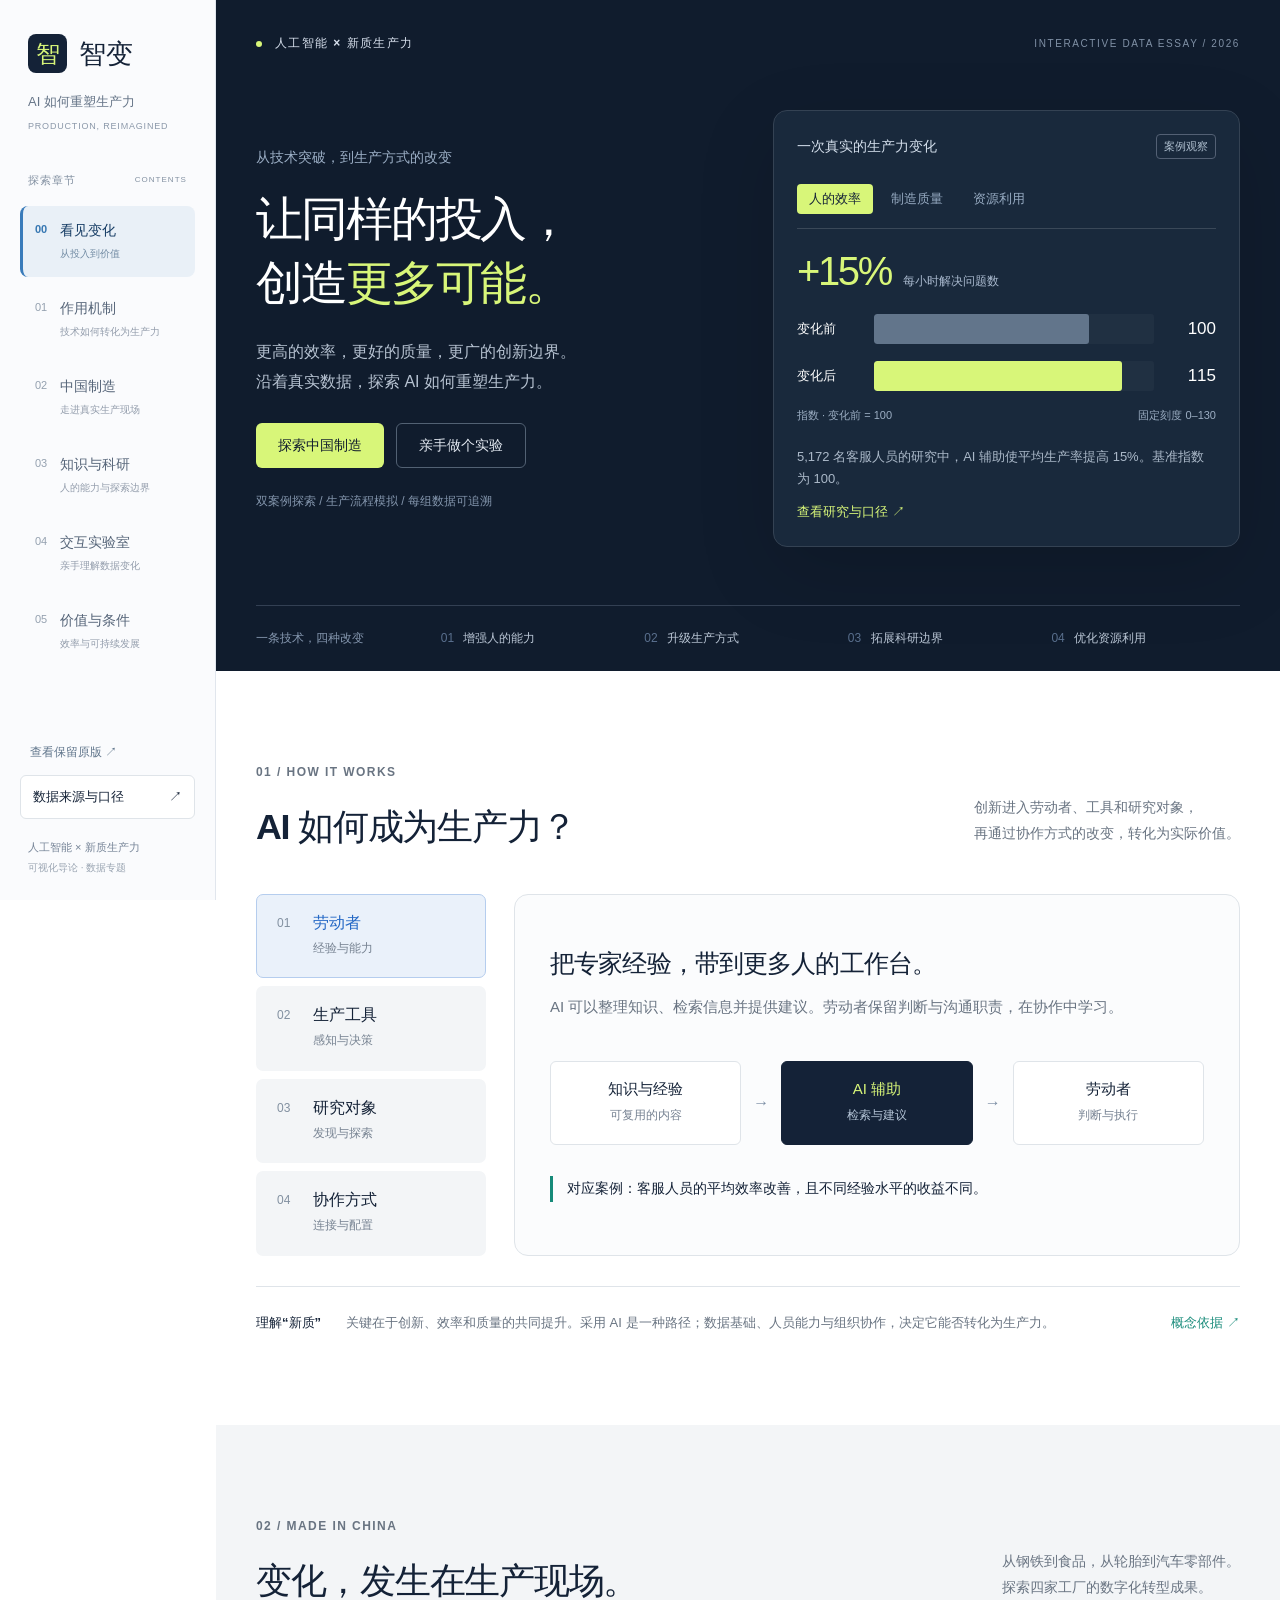
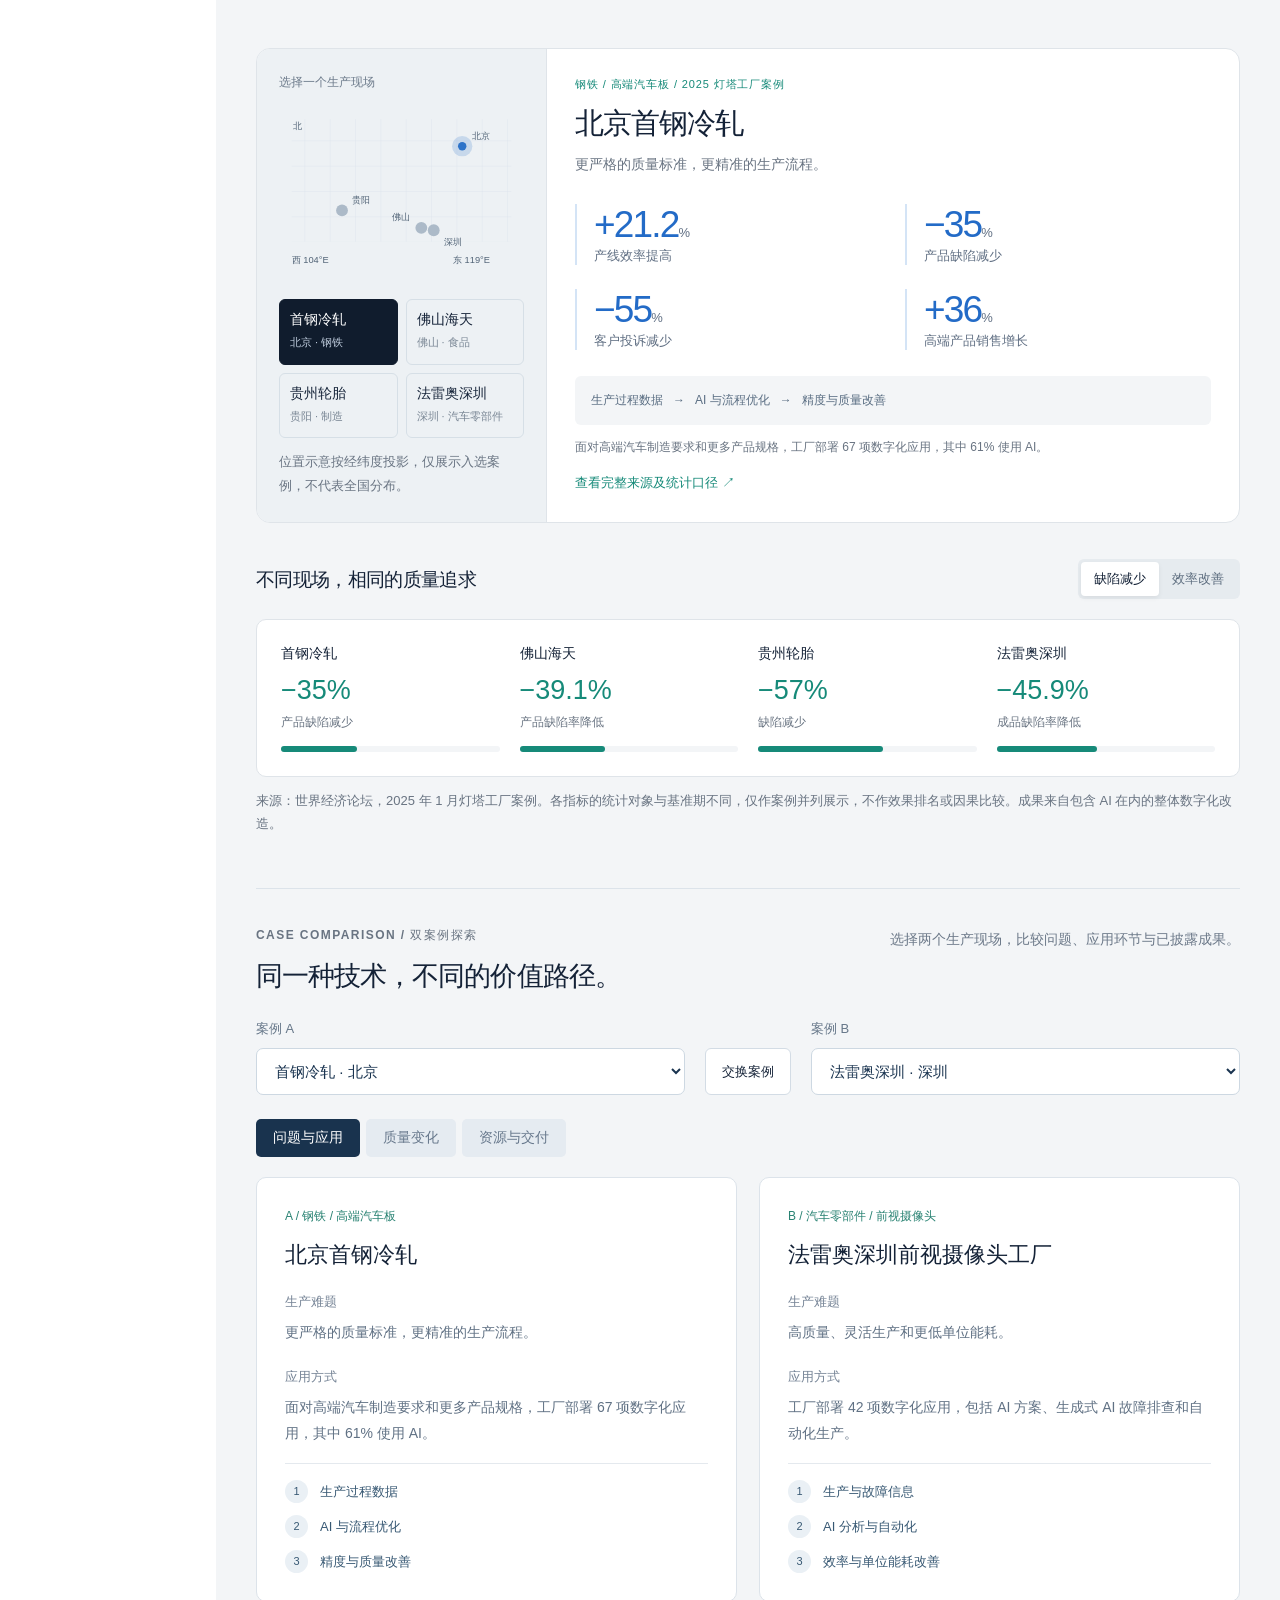
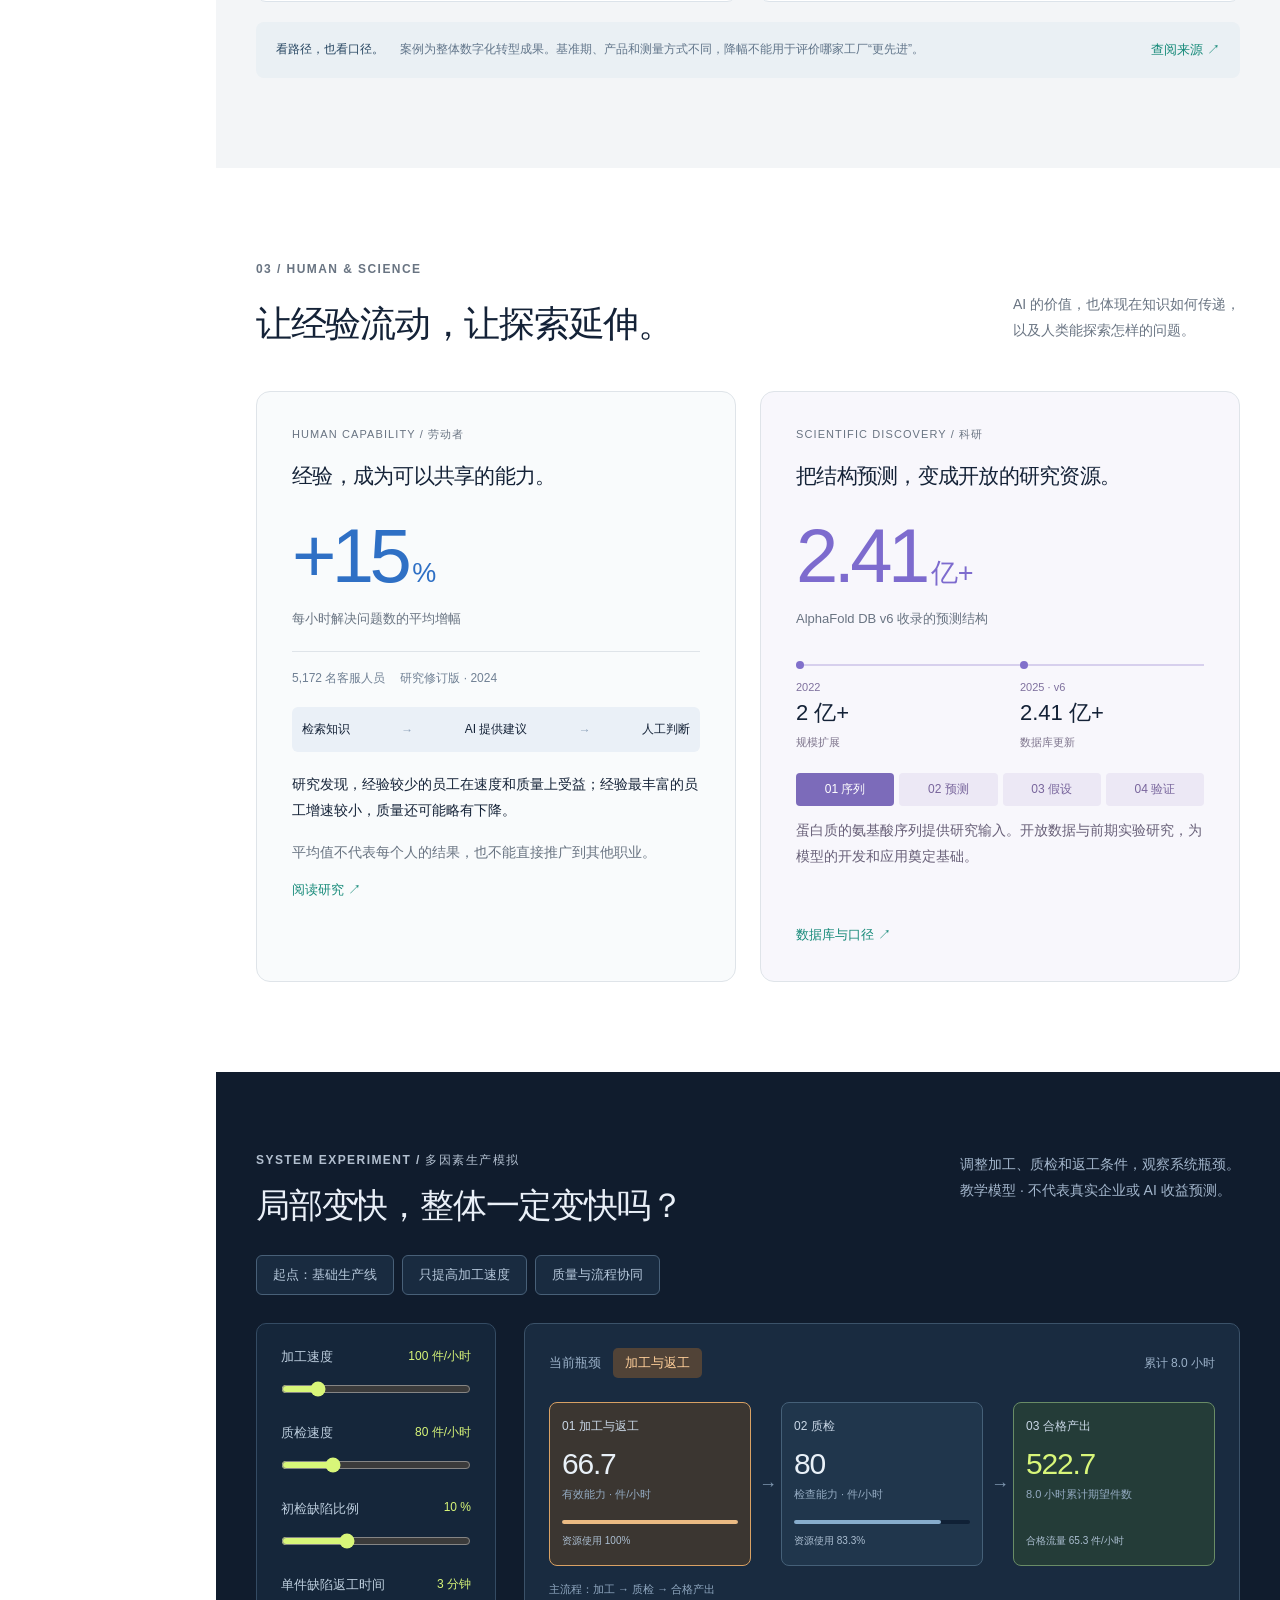
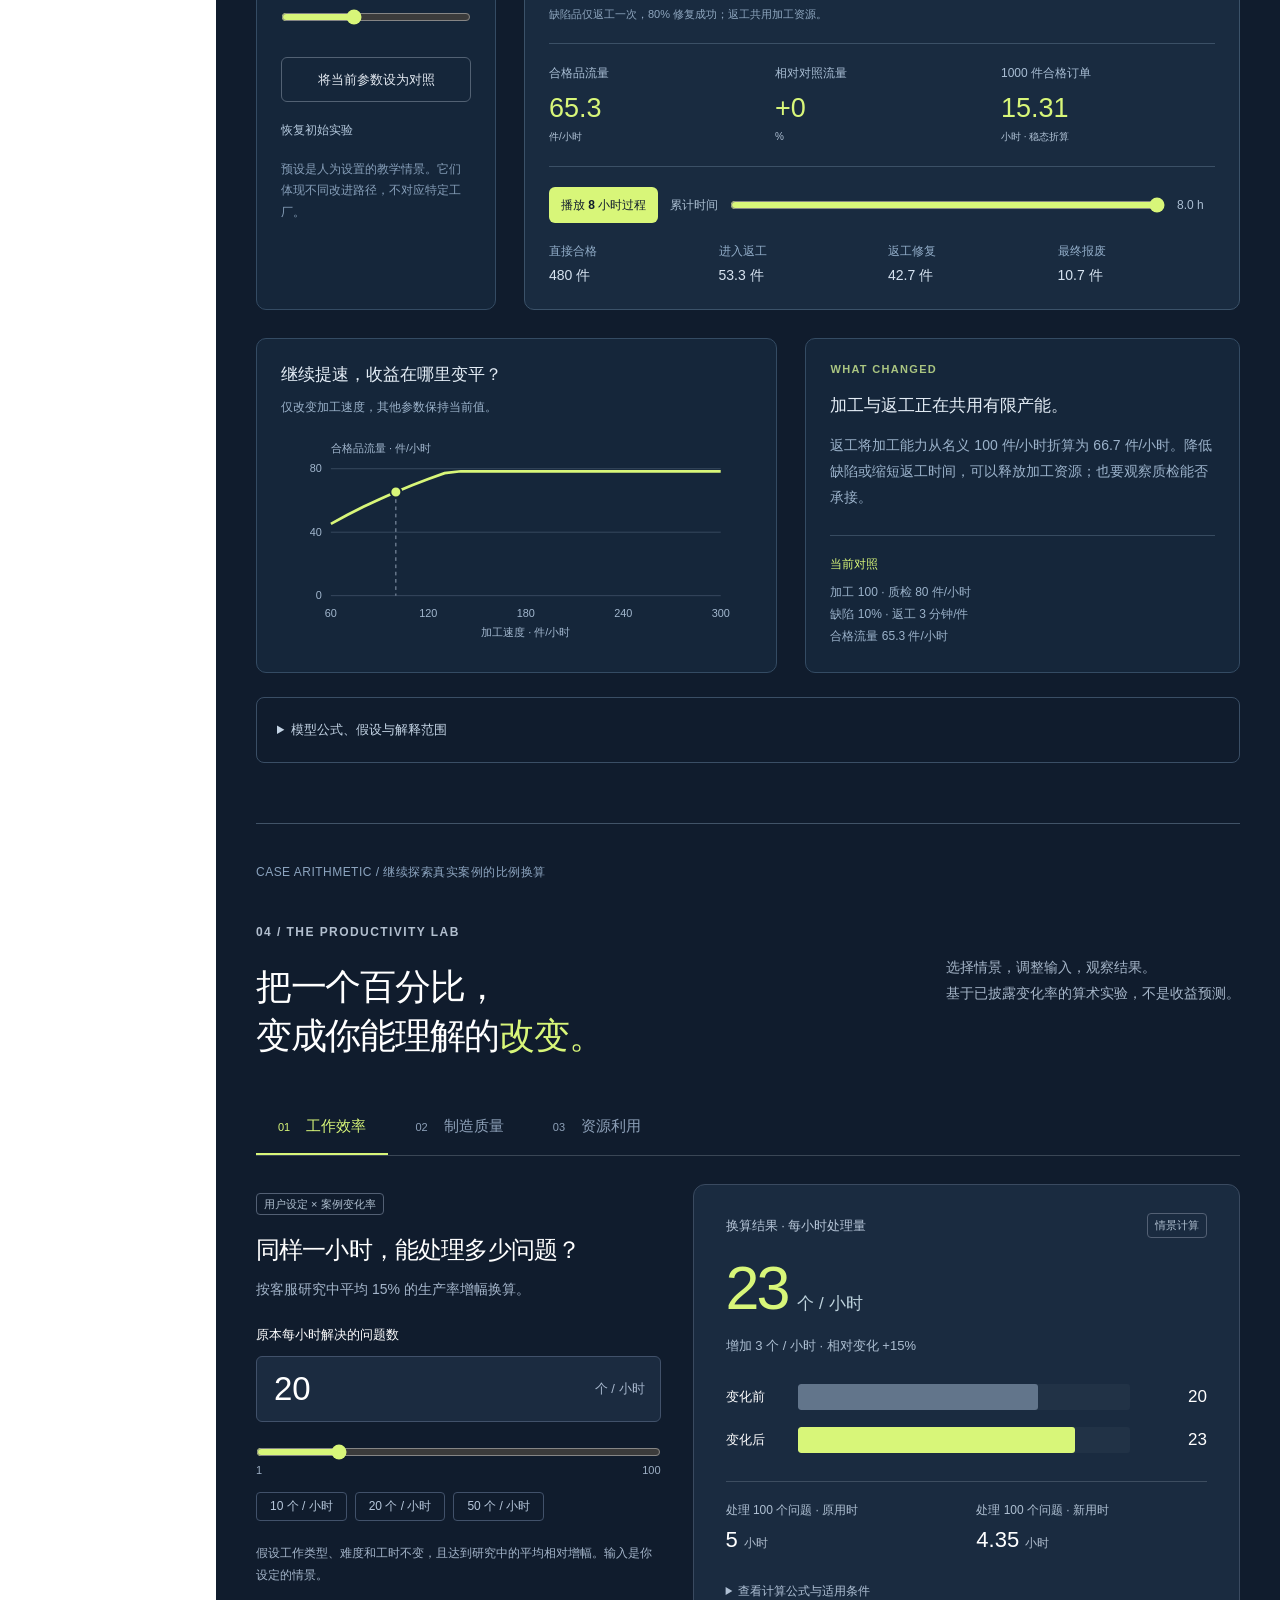
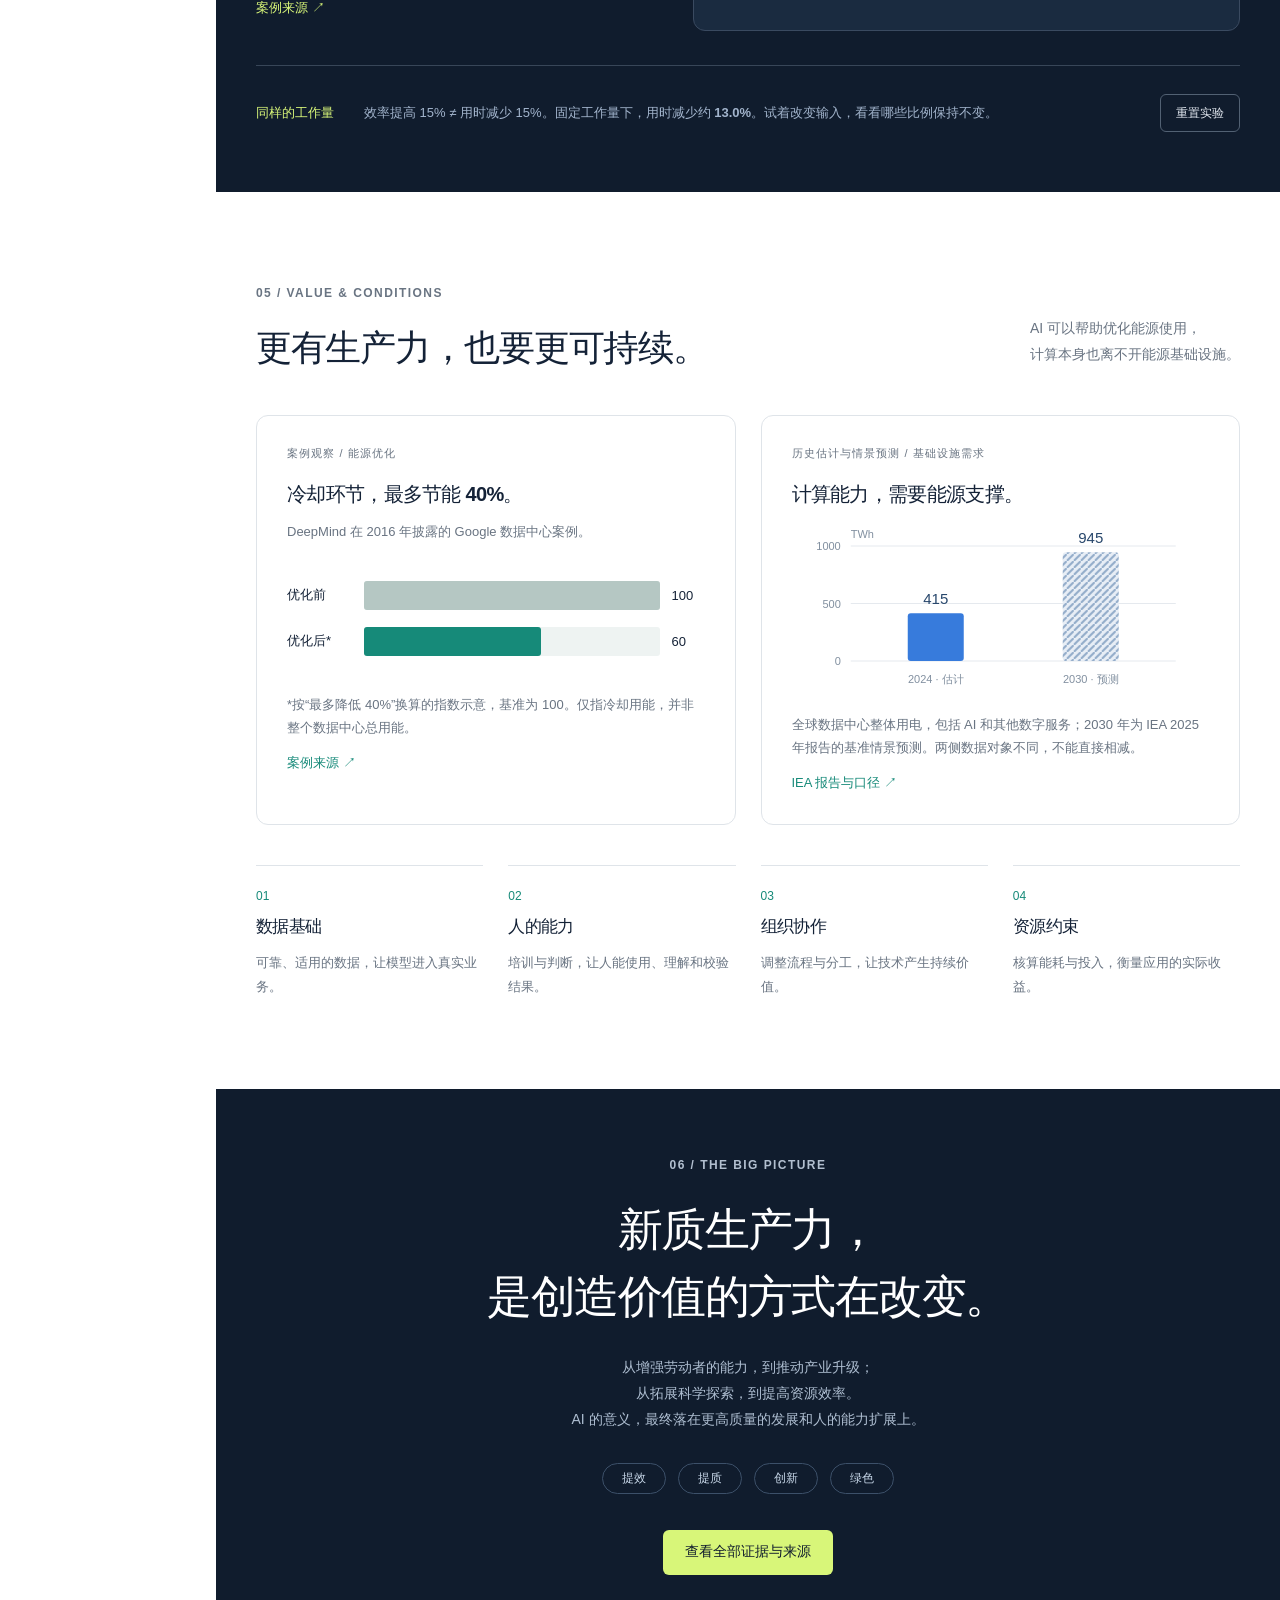
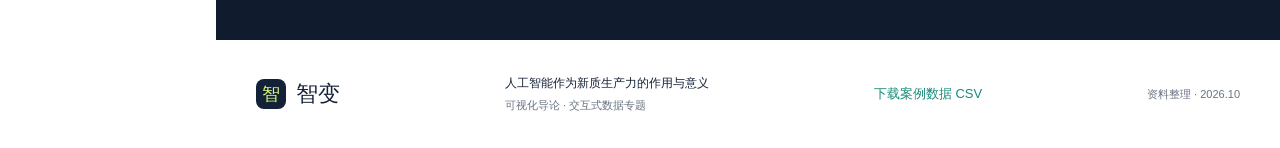
==== index.html @ be525ee1 "Add files via upload" ====
<!doctype html>
<html lang="zh-CN">
<head>
  <meta charset="utf-8"><meta name="viewport" content="width=device-width,initial-scale=1">
  <meta name="description" content="用真实研究、中国制造案例与交互实验，理解人工智能如何提升效率、改善质量、拓展科研并重塑生产力。">
  <meta name="theme-color" content="#101c2d"><title>智变 · AI 如何重塑生产力</title>
  <link rel="icon" href="favicon.svg" type="image/svg+xml"><link rel="stylesheet" href="style.css"><link rel="stylesheet" href="sidebar.css"><link rel="stylesheet" href="enhance.css">
</head>
<body>
<a class="skip" href="#main">跳到正文</a>
<header class="header">
  <a class="brand" href="#overview"><span class="brand-mark">智</span>智变</a>
  <p class="sidebar-subtitle">AI 如何重塑生产力<span>PRODUCTION, REIMAGINED</span></p>
  <button id="menu-toggle" class="menu-toggle" aria-expanded="false" aria-controls="chapter-menu">章节目录 <span aria-hidden="true">☰</span></button>
  <div id="chapter-menu" class="chapter-menu">
    <p class="nav-label">探索章节 <span>CONTENTS</span></p>
    <nav aria-label="主导航">
      <a href="#overview" class="current" aria-current="location"><span>00</span><div>看见变化<small>从投入到价值</small></div></a>
      <a href="#mechanism"><span>01</span><div>作用机制<small>技术如何转化为生产力</small></div></a>
      <a href="#industry"><span>02</span><div>中国制造<small>走进真实生产现场</small></div></a>
      <a href="#knowledge"><span>03</span><div>知识与科研<small>人的能力与探索边界</small></div></a>
      <a href="#lab"><span>04</span><div>交互实验室<small>亲手理解数据变化</small></div></a>
      <a href="#energy"><span>05</span><div>价值与条件<small>效率与可持续发展</small></div></a>
    </nav>
    <div class="sidebar-bottom"><a class="version-link" href="previous/index.html" target="_blank" rel="noopener">查看保留原版 ↗</a><button class="source-button" data-sources>数据来源与口径 <span>↗</span></button><p>人工智能 × 新质生产力<br><span>可视化导论 · 数据专题</span></p></div>
  </div>
</header>
<main id="main">
<section id="overview" class="hero section-dark">
  <div class="hero-top"><span class="eyebrow"><i></i> 人工智能 × 新质生产力</span><span class="edition">INTERACTIVE DATA ESSAY / 2026</span></div>
  <div class="hero-grid"><div class="hero-copy"><p class="kicker">从技术突破，到生产方式的改变</p><h1>让同样的投入，<br>创造<span>更多可能。</span></h1><p class="intro">更高的效率，更好的质量，更广的创新边界。<br>沿着真实数据，探索 AI 如何重塑生产力。</p><div class="hero-actions"><a class="button lime" href="#industry">探索中国制造</a><a class="button outline" href="#lab">亲手做个实验</a></div><p class="hero-note">双案例探索 / 生产流程模拟 / 每组数据可追溯</p></div>
  <div class="hero-viz"><div class="viz-heading"><span>一次真实的生产力变化</span><span class="tag">案例观察</span></div><div class="hero-tabs" role="group" aria-label="首页案例"><button data-hero="0" class="active" aria-pressed="true">人的效率</button><button data-hero="1" aria-pressed="false">制造质量</button><button data-hero="2" aria-pressed="false">资源利用</button></div><div id="hero-chart"></div><p id="hero-caption"></p><button class="text-button" id="hero-source">查看研究与口径 ↗</button></div></div>
  <div class="hero-bottom"><span>一条技术，四种改变</span><a href="#knowledge"><b>01</b> 增强人的能力</a><a href="#industry"><b>02</b> 升级生产方式</a><a href="#knowledge"><b>03</b> 拓展科研边界</a><a href="#energy"><b>04</b> 优化资源利用</a></div>
</section>
<section id="mechanism" class="section wrap"><div class="section-heading"><div><p class="eyebrow muted">01 / HOW IT WORKS</p><h2>AI 如何成为<span class="serif">生产力</span>？</h2></div><p>创新进入劳动者、工具和研究对象，<br>再通过协作方式的改变，转化为实际价值。</p></div><div class="mechanism-grid"><div class="mechanism-menu" role="group" aria-label="生产力要素"><button data-mech="0" class="active" aria-pressed="true"><span>01</span><b>劳动者</b><small>经验与能力</small></button><button data-mech="1" aria-pressed="false"><span>02</span><b>生产工具</b><small>感知与决策</small></button><button data-mech="2" aria-pressed="false"><span>03</span><b>研究对象</b><small>发现与探索</small></button><button data-mech="3" aria-pressed="false"><span>04</span><b>协作方式</b><small>连接与配置</small></button></div><div class="mechanism-detail" id="mechanism-detail" aria-live="polite"></div></div><div class="concept-note"><span>理解“新质”</span><p>关键在于创新、效率和质量的共同提升。采用 AI 是一种路径；数据基础、人员能力与组织协作，决定它能否转化为生产力。</p><button class="text-button" data-source="concept">概念依据 ↗</button></div></section>
<section id="industry" class="section industry-section"><div class="wrap"><div class="section-heading"><div><p class="eyebrow muted">02 / MADE IN CHINA</p><h2>变化，发生在<span class="serif">生产现场。</span></h2></div><p>从钢铁到食品，从轮胎到汽车零部件。<br>探索四家工厂的数字化转型成果。</p></div><div class="industry-workspace"><div class="case-selector"><p class="small-title">选择一个生产现场</p><div class="location-plot" id="location-plot" aria-label="案例地理位置示意"></div><div id="case-buttons" class="case-buttons"></div><p class="fine">位置示意按经纬度投影，仅展示入选案例，不代表全国分布。</p></div><div class="case-detail" id="case-detail"></div></div><div class="compare-heading"><h3>不同现场，相同的质量追求</h3><div class="segmented" aria-label="比较指标" role="group"><button data-compare="quality" class="active" aria-pressed="true">缺陷减少</button><button data-compare="efficiency" aria-pressed="false">效率改善</button></div></div><div id="comparison" class="comparison"></div><p class="fine">来源：世界经济论坛，2025 年 1 月灯塔工厂案例。各指标的统计对象与基准期不同，仅作案例并列展示，不作效果排名或因果比较。成果来自包含 AI 在内的整体数字化改造。</p></div></section>
<section id="knowledge" class="section wrap"><div class="section-heading"><div><p class="eyebrow muted">03 / HUMAN & SCIENCE</p><h2>让经验流动，让<span class="serif">探索延伸。</span></h2></div><p>AI 的价值，也体现在知识如何传递，<br>以及人类能探索怎样的问题。</p></div><div class="knowledge-grid"><article class="knowledge-card human"><span class="card-category">HUMAN CAPABILITY / 劳动者</span><h3>经验，成为可以共享的能力。</h3><div class="big-stat">+15<span>%</span></div><p class="stat-label">每小时解决问题数的平均增幅</p><div class="study-meta"><span>5,172 名客服人员</span><span>研究修订版 · 2024</span></div><div class="process-mini"><span>检索知识</span><i>→</i><span>AI 提供建议</span><i>→</i><span>人工判断</span></div><p>研究发现，经验较少的员工在速度和质量上受益；经验最丰富的员工增速较小，质量还可能略有下降。</p><p class="fine">平均值不代表每个人的结果，也不能直接推广到其他职业。</p><button class="text-button" data-source="work">阅读研究 ↗</button></article><article class="knowledge-card science"><span class="card-category">SCIENTIFIC DISCOVERY / 科研</span><h3>把结构预测，变成开放的研究资源。</h3><div class="big-stat purple">2.41<span>亿+</span></div><p class="stat-label">AlphaFold DB v6 收录的预测结构</p><div class="timeline"><div><span>2022</span><b>2 亿+</b><small>规模扩展</small></div><div><span>2025 · v6</span><b>2.41 亿+</b><small>数据库更新</small></div></div><div class="science-steps" role="group" aria-label="科研流程"><button data-science="0" class="active" aria-pressed="true">01 序列</button><button data-science="1" aria-pressed="false">02 预测</button><button data-science="2" aria-pressed="false">03 假设</button><button data-science="3" aria-pressed="false">04 验证</button></div><p id="science-explanation" aria-live="polite"></p><button class="text-button" data-source="alphafold">数据库与口径 ↗</button></article></div></section>
<section id="lab" class="section section-dark lab-section"><div class="wrap"><div class="section-heading"><div><p class="eyebrow">04 / THE PRODUCTIVITY LAB</p><h2>把一个百分比，<br>变成你能理解的<span class="lime-text">改变。</span></h2></div><p>选择情景，调整输入，观察结果。<br>基于已披露变化率的算术实验，不是收益预测。</p></div><div class="lab-tabs" role="group" aria-label="实验情景"><button data-lab="work" class="active" aria-pressed="true"><span>01</span> 工作效率</button><button data-lab="quality" aria-pressed="false"><span>02</span> 制造质量</button><button data-lab="resource" aria-pressed="false"><span>03</span> 资源利用</button></div><div class="lab-workspace"><div class="lab-controls"><span class="tag">用户设定 × 案例变化率</span><h3 id="lab-title"></h3><p id="lab-description"></p><label id="input-label" for="lab-input"></label><div class="number-field"><input type="number" id="lab-input" min="1" max="100" value="20"><span id="input-unit"></span></div><input id="lab-range" type="range" min="1" max="100" value="20" aria-label="调整实验输入"><div class="range-bounds"><span id="range-min">1</span><span id="range-max">100</span></div><div class="preset-row" id="lab-presets"></div><p class="lab-assumption" id="lab-assumption"></p><button class="text-button" id="lab-source">案例来源 ↗</button></div><div class="lab-results" aria-live="polite"><div id="lab-result-header"></div><div id="lab-chart"></div><div id="lab-extra"></div><details><summary>查看计算公式与适用条件</summary><div id="lab-formula"></div></details></div></div><div class="lab-footer"><span>同样的工作量</span><p>效率提高 15% ≠ 用时减少 15%。固定工作量下，用时减少约 <b>13.0%</b>。试着改变输入，看看哪些比例保持不变。</p><button id="reset-lab" class="button outline">重置实验</button></div></div></section>
<section id="energy" class="section wrap"><div class="section-heading"><div><p class="eyebrow muted">05 / VALUE & CONDITIONS</p><h2>更有生产力，也要<span class="serif">更可持续。</span></h2></div><p>AI 可以帮助优化能源使用，<br>计算本身也离不开能源基础设施。</p></div><div class="energy-grid"><article class="energy-card"><div class="card-category">案例观察 / 能源优化</div><h3>冷却环节，最多节能 40%。</h3><p>DeepMind 在 2016 年披露的 Google 数据中心案例。</p><div class="cooling-bars"><div><span>优化前</span><div><i style="width:100%"></i></div><b>100</b></div><div><span>优化后*</span><div><i style="width:60%"></i></div><b>60</b></div></div><p class="fine">*按“最多降低 40%”换算的指数示意，基准为 100。仅指冷却用能，并非整个数据中心总用能。</p><button class="text-button" data-source="cooling">案例来源 ↗</button></article><article class="energy-card"><div class="card-category">历史估计与情景预测 / 基础设施需求</div><h3>计算能力，需要能源支撑。</h3><div id="energy-chart"></div><p class="fine">全球数据中心整体用电，包括 AI 和其他数字服务；2030 年为 IEA 2025 年报告的基准情景预测。两侧数据对象不同，不能直接相减。</p><button class="text-button" data-source="energy">IEA 报告与口径 ↗</button></article></div><div class="conditions"><div><span>01</span><h3>数据基础</h3><p>可靠、适用的数据，让模型进入真实业务。</p></div><div><span>02</span><h3>人的能力</h3><p>培训与判断，让人能使用、理解和校验结果。</p></div><div><span>03</span><h3>组织协作</h3><p>调整流程与分工，让技术产生持续价值。</p></div><div><span>04</span><h3>资源约束</h3><p>核算能耗与投入，衡量应用的实际收益。</p></div></div></section>
<section class="closing section-dark"><div class="wrap"><p class="eyebrow">06 / THE BIG PICTURE</p><h2>新质生产力，<br>是创造价值的方式在改变。</h2><p>从增强劳动者的能力，到推动产业升级；<br>从拓展科学探索，到提高资源效率。<br>AI 的意义，最终落在更高质量的发展和人的能力扩展上。</p><div class="closing-tags"><span>提效</span><span>提质</span><span>创新</span><span>绿色</span></div><button class="button lime" data-sources>查看全部证据与来源</button></div></section>
</main>
<footer class="footer wrap"><a class="brand" href="#overview"><span class="brand-mark">智</span>智变</a><p>人工智能作为新质生产力的作用与意义<br><span>可视化导论 · 交互式数据专题</span></p><button class="text-button" id="download-data">下载案例数据 CSV</button><span class="footer-date">资料整理 · 2026.10</span></footer>
<dialog id="source-dialog"><div class="dialog-header"><div><span class="eyebrow muted">EVIDENCE & METHODOLOGY</span><h2>数据有出处，结论有边界。</h2></div><button id="close-dialog" aria-label="关闭来源窗口">×</button></div><div class="dialog-content" id="source-content"></div></dialog>
<noscript><p class="noscript">此网站的交互图表需要启用 JavaScript。静态正文和数据说明仍可阅读。</p></noscript>
<script src="app.js"></script><script src="model.js"></script><script src="enhance.js"></script>
</body></html>
---- style.css ----
@charset "UTF-8";
:root{--ink:#142237;--muted:#697482;--navy:#101c2d;--navy2:#192a3d;--line:#dfe4e9;--paper:#fff;--soft:#f3f5f7;--lime:#d8f679;--blue:#377bdc;--green:#168a79;--purple:#8274df;--radius:14px;font-family:Inter,"Segoe UI","Microsoft YaHei","PingFang SC",sans-serif;color:var(--ink);background:var(--paper);font-synthesis:none;scroll-behavior:smooth;scroll-padding-top:85px}
*{box-sizing:border-box}body{margin:0}button,input{font:inherit}button,a,input,summary{-webkit-tap-highlight-color:transparent}button{cursor:pointer}a{color:inherit;text-decoration:none}button{color:inherit}button:focus-visible,a:focus-visible,input:focus-visible,summary:focus-visible{outline:3px solid #719fec;outline-offset:5px}button{border:0}p{line-height:1.85;margin:0 0 16px;font-size:16px}h1,h2,h3{margin:0;line-height:1.35;letter-spacing:-.035em}h2{font-size:clamp(30px,3.2vw,44px);font-weight:650}h3{font-size:22px;font-weight:650}small,.fine{font-size:13px;line-height:1.8}.fine{color:var(--muted);margin:12px 0 0}.wrap{max-width:1240px;margin:auto;padding-left:40px;padding-right:40px}.section{padding-top:90px;padding-bottom:90px}.section-dark{color:#fff;background:var(--navy)}.header{height:80px;display:flex;align-items:center;justify-content:space-between;gap:25px;padding:0 40px;background:rgba(255,255,255,.96);border-bottom:1px solid var(--line);position:sticky;top:0;z-index:30;backdrop-filter:blur(15px)}.brand{display:flex;gap:10px;align-items:center;font-weight:750;font-size:23px;white-space:nowrap}.brand-mark{display:grid;place-items:center;background:var(--ink);color:var(--lime);height:34px;width:34px;border-radius:8px;font-size:21px}.brand-sub{font-size:9px;letter-spacing:.12em;max-width:100px;white-space:normal;line-height:1.5;color:var(--muted);margin-left:7px}.header nav{display:flex;gap:25px;font-size:14px;color:#526071}.header nav a:hover,.header nav a.current{color:#111f33}.header nav a.current{box-shadow:0 3px var(--green);padding-bottom:8px}.source-button{border:1px solid var(--line);background:white;padding:10px 14px;border-radius:6px;font-size:14px;white-space:nowrap}.source-button span{margin-left:8px}.skip{position:fixed;top:-100px;z-index:100;background:var(--lime);padding:15px}.skip:focus{top:0}.hero{padding:38px max(40px,calc((100vw - 1160px)/2)) 0}.hero-top{display:flex;justify-content:space-between;align-items:center}.eyebrow{font-size:12px;letter-spacing:.12em;font-weight:600;margin:0 0 20px;display:block;color:#b2bfcf}.hero-top .eyebrow{margin:0;color:#d7e0ed}.eyebrow i{width:6px;height:6px;background:var(--lime);display:inline-block;border-radius:50%;margin-right:8px}.muted{color:var(--muted)}.edition{font-size:10px;letter-spacing:.16em;color:#8091a6}.hero-grid{display:grid;grid-template-columns:1.03fr 1fr;gap:65px;align-items:center;padding:56px 0 65px}.kicker{font-size:14px;color:#9baec5;margin-bottom:18px}.hero h1{font-size:clamp(39px,4.4vw,62px);font-weight:600;line-height:1.35;letter-spacing:-.045em}.hero h1 span{color:var(--lime)}.intro{color:#b7c3d2;font-size:16px;margin:22px 0 26px;line-height:1.9}.hero-actions{display:flex;gap:12px}.button{display:inline-flex;justify-content:center;align-items:center;border-radius:6px;min-height:45px;padding:12px 22px;font-size:14px;font-weight:600;transition:transform .15s,background .15s}.button:hover{transform:translateY(-2px)}.lime{background:var(--lime);color:var(--navy)}.outline{border:1px solid #526173;background:transparent;color:#e3e9f1}.hero-note{font-size:12px;color:#8395ac;margin:22px 0 0}.hero-viz{background:#19293c;border:1px solid #344253;border-radius:14px;padding:24px;position:relative;box-shadow:0 25px 80px #0002}.viz-heading{display:flex;align-items:center;justify-content:space-between;gap:10px;font-size:14px;color:#d3deeb}.tag{font-size:11px;color:#aebece;border:1px solid #536074;padding:4px 7px;border-radius:4px}.hero-tabs{display:flex;gap:6px;margin:25px 0 20px;border-bottom:1px solid #3a4858;padding-bottom:14px}.hero-tabs button{padding:6px 12px;background:transparent;border-radius:4px;color:#96aac1;font-size:13px}.hero-tabs button.active{background:#d8f679;color:#142237}.hero-measure{font-size:12px;color:#aabacf;display:block;margin-bottom:20px}.hero-measure b{font-size:40px;color:var(--lime);font-weight:500;margin-right:12px;letter-spacing:-.06em}.bar-row{display:grid;grid-template-columns:65px 1fr 50px;gap:12px;align-items:center;margin:17px 0;font-size:13px}.bar-track{background:#ffffff08;height:30px;border-radius:3px;overflow:hidden}.bar-fill{height:100%;background:#62758b;transition:width .5s;border-radius:3px}.bar-row.after .bar-fill{background:var(--lime)}.bar-row b{font-weight:500;font-size:17px;text-align:right}.hero-viz p{color:#abb9c9;font-size:13px;line-height:1.7;min-height:45px;margin:23px 0 10px}.text-button{padding:0;background:none;font-size:13px;font-weight:500;color:var(--green);text-align:left;line-height:1.7}.text-button:hover{text-decoration:underline}.hero-viz .text-button{color:#d8f679}.hero-bottom{display:grid;grid-template-columns:1.1fr repeat(4,1fr);align-items:center;border-top:1px solid #334053;gap:24px;padding:24px 0;color:#bcc8d7;font-size:13px}.hero-bottom>span{font-size:12px;color:#8597af}.hero-bottom b{color:#5a708e;font-weight:500;margin-right:10px}.hero-bottom a:hover{color:var(--lime)}.section-heading{display:flex;justify-content:space-between;align-items:flex-end;gap:25px;margin-bottom:42px}.section-heading p:last-child:not(.eyebrow){color:var(--muted);font-size:14px;margin:0;max-width:420px}.serif{font-family:Georgia,"Noto Serif SC","Songti SC",SimSun,serif;font-weight:500}.mechanism-grid{display:grid;grid-template-columns:280px 1fr;gap:40px}.mechanism-menu{display:flex;flex-direction:column;gap:8px}.mechanism-menu button{background:var(--soft);padding:18px 20px;display:grid;grid-template-columns:26px 1fr;gap:4px 10px;text-align:left;border-radius:7px;border:1px solid transparent}.mechanism-menu button span{grid-row:span 2;font-size:12px;padding-top:3px;color:#8290a0}.mechanism-menu button b{font-size:16px}.mechanism-menu button small{font-size:12px;color:#778392}.mechanism-menu button.active{background:#eaf1fa;border-color:#b5cdee}.mechanism-menu button.active b{color:#2468c5}.mechanism-detail{display:flex;flex-direction:column;justify-content:center;background:#fbfcfd;border:1px solid var(--line);border-radius:var(--radius);padding:35px}.mechanism-detail h3{font-size:25px;margin-bottom:12px}.mechanism-detail>p{font-size:15px;color:var(--muted)}.flow{display:flex;align-items:center;gap:12px;margin:24px 0}.flow>div{background:white;border:1px solid var(--line);border-radius:6px;text-align:center;flex:1;padding:18px 8px;font-size:15px}.flow .ai-node{background:var(--ink);color:var(--lime);border-color:var(--ink)}.flow i{font-style:normal;color:#7b8ea4}.flow small{display:block;color:#768292;font-size:12px;margin-top:6px}.flow .ai-node small{color:#b5c5d7}.mechanism-detail .insight{border-left:3px solid var(--green);padding-left:14px;font-size:14px;color:var(--ink);margin:7px 0 0}.concept-note{display:flex;align-items:center;gap:25px;border-top:1px solid var(--line);margin-top:30px;padding-top:24px}.concept-note>span{white-space:nowrap;font-size:13px;font-weight:650}.concept-note p{font-size:13px;color:var(--muted);margin:0;flex:1}.concept-note button{white-space:nowrap}.industry-section{background:var(--soft)}.industry-workspace{display:grid;grid-template-columns:345px 1fr;border:1px solid var(--line);border-radius:var(--radius);overflow:hidden;background:white}.case-selector{background:#edf1f4;padding:24px;border-right:1px solid var(--line)}.small-title{font-size:12px;font-weight:650;color:#6d7b8b;margin-bottom:8px}.location-plot{height:180px;margin-bottom:18px;position:relative}.location-plot svg{width:100%;height:100%}.map-label{font-size:11px;fill:#526477}.case-buttons{display:grid;grid-template-columns:1fr 1fr;gap:8px}.case-buttons button{border:1px solid #d6dfe6;border-radius:6px;background:transparent;padding:11px 10px;text-align:left;font-size:14px}.case-buttons button small{display:block;font-size:11px;color:#7a8795;margin-top:4px}.case-buttons button.active{background:var(--navy);color:white;border-color:var(--navy)}.case-buttons button.active small{color:#bdcadb}.case-detail{padding:32px}.case-meta{font-size:11px;letter-spacing:.08em;color:var(--green);margin-bottom:12px}.case-detail h3{font-size:29px;margin-bottom:9px}.case-detail>p{font-size:14px;color:var(--muted)}.case-metrics{display:grid;grid-template-columns:1fr 1fr;gap:24px;margin:26px 0}.case-metric{border-left:2px solid #d4e4f6;padding-left:17px}.case-metric b{font-size:37px;font-weight:500;color:#236bc7;letter-spacing:-.05em;display:block}.case-metric span{font-size:13px;color:#617084}.case-process{display:flex;gap:10px;align-items:center;background:var(--soft);padding:16px;border-radius:6px;font-size:12px;color:#596d82}.case-process i{font-style:normal}.case-detail .fine{font-size:12px;margin-bottom:14px}.compare-heading{display:flex;align-items:center;justify-content:space-between;margin:36px 0 20px;gap:20px}.compare-heading h3{font-size:19px}.segmented{display:flex;background:#e6ebef;padding:3px;border-radius:6px}.segmented button{background:none;padding:8px 13px;border-radius:4px;font-size:13px;color:#5c6c7e}.segmented button.active{background:white;color:var(--ink);box-shadow:0 2px 5px #0001}.comparison{display:grid;grid-template-columns:repeat(4,1fr);gap:20px;background:white;border:1px solid var(--line);border-radius:10px;padding:24px}.comparison-item b{font-size:27px;font-weight:500;display:block;margin:12px 0 6px;color:var(--green)}.comparison-item>span{font-size:14px}.comparison-item small{font-size:12px;color:var(--muted);display:block;margin-bottom:12px}.comparison-item .mini-track{height:6px;background:var(--soft);border-radius:4px}.comparison-item .mini-track i{display:block;height:100%;background:var(--green);border-radius:4px;transition:width .4s}.comparison-item .unavailable{font-size:20px;color:#778493}.knowledge-grid{display:grid;grid-template-columns:1fr 1fr;gap:24px}.knowledge-card{padding:35px;border:1px solid var(--line);border-radius:var(--radius);background:#f9fbfc}.knowledge-card.science{background:#f8f7fc}.card-category{font-size:11px;letter-spacing:.1em;color:var(--muted);display:block;margin-bottom:20px}.knowledge-card h3{font-size:21px;margin-bottom:24px}.big-stat{font-size:76px;font-weight:500;line-height:1.1;letter-spacing:-.06em;color:#2f70c5}.big-stat span{font-size:27px;margin-left:5px;letter-spacing:0}.purple{color:#7d6bce}.stat-label{font-size:13px;color:var(--muted);margin-top:10px}.study-meta{display:flex;gap:15px;font-size:12px;color:#708094;border-top:1px solid var(--line);padding-top:18px;margin-top:20px}.process-mini{display:flex;justify-content:space-between;align-items:center;gap:6px;background:#eaf0f7;border-radius:6px;padding:14px 10px;font-size:12px;margin:20px 0}.process-mini i{font-style:normal;color:#8fa3bb}.knowledge-card>p:not(.stat-label){font-size:14px}.knowledge-card .fine{font-size:12px}.knowledge-card .text-button{margin-top:14px}.timeline{display:flex;gap:40px;border-top:2px solid #d7d0ed;margin-top:33px;padding-top:15px}.timeline>div{position:relative;flex:1}.timeline>div:before{content:"";height:8px;width:8px;border-radius:50%;background:#8170cb;position:absolute;top:-20px}.timeline span,.timeline b,.timeline small{display:block}.timeline span{font-size:11px;color:#7f719e}.timeline b{font-size:22px;font-weight:500;margin:5px 0}.timeline small{font-size:11px;color:#7e758d}.science-steps{display:flex;gap:5px;margin:20px 0 12px}.science-steps button{padding:8px 10px;background:#ece8f5;color:#78659c;font-size:12px;border-radius:4px;flex:1}.science-steps button.active{background:#7c6bba;color:white}#science-explanation{min-height:76px;font-size:14px;color:#686078}.lab-section{padding-top:80px;padding-bottom:60px}.lab-section .section-heading p:last-child{color:#a6b6c9}.lime-text{color:var(--lime)}.lab-tabs{display:flex;gap:5px;border-bottom:1px solid #3a4655;margin-bottom:28px}.lab-tabs button{color:#8da0b8;background:none;font-size:15px;padding:15px 22px 17px;border-bottom:2px solid transparent}.lab-tabs button span{font-size:11px;margin-right:12px}.lab-tabs button.active{border-bottom-color:var(--lime);color:var(--lime)}.lab-workspace{display:grid;grid-template-columns:.8fr 1.2fr;gap:50px}.lab-controls{padding:10px 0}.lab-controls h3{margin-top:22px;font-size:24px}.lab-controls>p{font-size:14px;color:#a3b4c9;margin:10px 0 24px}.lab-controls label{display:block;font-size:13px;margin-bottom:12px}.number-field{display:flex;align-items:center;background:#1b2b40;border:1px solid #41516a;padding:12px 15px;border-radius:6px}.number-field input{width:100%;min-width:0;font-size:33px;color:white;background:none;border:0;outline-offset:1px}.number-field span{color:#a7b7cc;font-size:13px;white-space:nowrap}input[type=range]{width:100%;accent-color:var(--lime);margin:22px 0 4px;cursor:pointer}.range-bounds{display:flex;justify-content:space-between;font-size:11px;color:#9caec3}.preset-row{display:flex;gap:8px;margin-top:16px}.preset-row button{background:none;border:1px solid #41516a;border-radius:4px;padding:5px 13px;font-size:12px;color:#b7c8dc}.lab-controls .lab-assumption{font-size:12px;line-height:1.8;margin:22px 0 10px}.lab-controls .text-button{color:var(--lime)}.lab-results{background:#1a2b40;border:1px solid #3a4a60;border-radius:12px;padding:28px 32px}.result-heading{display:flex;justify-content:space-between;align-items:center;gap:10px;font-size:13px;color:#b7c6d8}.result-total{font-size:61px;color:var(--lime);font-weight:500;letter-spacing:-.05em;margin:14px 0 0;line-height:1.2}.result-total small{font-size:17px;color:#bed3dd;letter-spacing:0;margin-left:10px}.result-delta{font-size:13px;color:#acbed1;margin:9px 0 26px}.lab-results .bar-track{height:26px}.lab-results .bar-row{grid-template-columns:60px 1fr 65px}.lab-extra{display:grid;grid-template-columns:1fr 1fr;gap:20px;border-top:1px solid #3d4d60;padding-top:20px;margin-top:28px}.lab-extra span{font-size:12px;color:#afc0d2;display:block}.lab-extra b{font-size:22px;font-weight:500;display:block;margin-top:8px}.lab-extra b small{font-size:12px;color:#b2c0d0;margin-left:6px}.lab-results details{margin-top:25px;color:#afc0d4;font-size:12px;line-height:1.85}.lab-results summary{cursor:pointer}.lab-results details p{font-size:12px;margin:13px 0 0}.lab-footer{display:flex;align-items:center;gap:30px;margin-top:34px;border-top:1px solid #384658;padding-top:28px}.lab-footer>span{font-size:13px;white-space:nowrap;color:var(--lime)}.lab-footer p{font-size:13px;color:#a2b4cc;margin:0;flex:1}.lab-footer .button{white-space:nowrap;font-size:12px;padding:9px 15px;min-height:38px}.energy-grid{display:grid;grid-template-columns:1fr 1fr;gap:25px}.energy-card{padding:30px;border:1px solid var(--line);border-radius:12px}.energy-card h3{font-size:20px}.energy-card>p:not(.fine){font-size:13px;color:var(--muted);margin-top:12px}.cooling-bars{margin:37px 0}.cooling-bars>div{display:grid;grid-template-columns:65px 1fr 33px;gap:12px;align-items:center;font-size:13px;margin:17px 0}.cooling-bars>div>div{background:#eef3f2;height:29px;border-radius:3px}.cooling-bars i{height:100%;display:block;background:#b5c7c3;border-radius:3px}.cooling-bars>div:last-child i{background:var(--green)}.cooling-bars b{font-weight:500}.energy-card .text-button{margin-top:12px}#energy-chart{margin-top:18px;height:175px}#energy-chart svg{width:100%;height:100%;overflow:visible}.conditions{display:grid;grid-template-columns:repeat(4,1fr);gap:25px;margin-top:40px}.conditions>div{border-top:1px solid var(--line);padding-top:20px}.conditions span{font-size:12px;color:var(--green)}.conditions h3{font-size:17px;margin:12px 0}.conditions p{font-size:13px;color:var(--muted);margin:0}.closing{padding:65px 0;text-align:center;position:relative;overflow:hidden}.closing h2{font-size:clamp(32px,3.5vw,48px);line-height:1.5}.closing p:not(.eyebrow){color:#aebed1;font-size:14px;margin-top:25px}.closing-tags{display:flex;justify-content:center;gap:12px;margin:30px 0}.closing-tags span{border:1px solid #3c5069;color:#c8d8e9;font-size:12px;padding:6px 19px;border-radius:30px}.closing .button{margin-top:6px}.footer{display:flex;align-items:center;justify-content:space-between;gap:24px;padding-top:32px;padding-bottom:32px}.footer p{font-size:12px;margin:0}.footer p span,.footer-date{color:var(--muted);font-size:11px}.footer .brand{font-size:22px}.footer .brand-mark{height:30px;width:30px;font-size:18px}dialog{padding:0;border:0;border-radius:15px;width:min(800px,92vw);max-height:86vh;color:var(--ink);box-shadow:0 20px 100px #0005}dialog::backdrop{background:#071320b8;backdrop-filter:blur(5px)}.dialog-header{display:flex;justify-content:space-between;align-items:flex-start;padding:28px 30px;border-bottom:1px solid var(--line);position:sticky;top:0;background:white;z-index:1}.dialog-header .eyebrow{margin-bottom:10px}.dialog-header h2{font-size:24px}.dialog-header button{background:var(--soft);width:32px;height:32px;border-radius:50%;font-size:24px;flex-shrink:0}.dialog-content{padding:10px 30px 28px}.source-entry{padding:22px 0;border-bottom:1px solid var(--line)}.source-entry:last-child{border:0}.source-entry h3{font-size:17px;letter-spacing:0;margin-bottom:10px}.source-entry p{font-size:13px;color:var(--muted);margin-bottom:10px}.source-entry a{font-size:13px;color:#2268bd;word-break:break-word}.source-entry .source-type{display:inline-block;background:#edf2f7;padding:3px 7px;font-size:11px;border-radius:4px;margin-bottom:10px}.source-entry.highlight{background:#f2f6fc;padding-left:14px;padding-right:14px;border-radius:8px}.noscript{background:#fff1b2;padding:20px;text-align:center}.chart-axis{fill:#8290a0;font-size:11px}.evidence-note{padding:16px;background:var(--soft);border-radius:6px;font-size:13px;color:var(--muted);margin:16px 0}.invalid{border-color:#f39b84!important}
@media(min-width:1500px){.header{padding-left:calc((100vw - 1380px)/2);padding-right:calc((100vw - 1380px)/2)}}
@media(max-width:1100px){.brand-sub{display:none}.header{padding:0 24px;gap:15px}.header nav{gap:18px;font-size:13px}.hero{padding-left:32px;padding-right:32px}.hero-grid{gap:30px}.hero h1{font-size:43px}.wrap{padding-left:32px;padding-right:32px}.industry-workspace{grid-template-columns:300px 1fr}.case-detail{padding:25px}.case-metrics{gap:16px}.case-metric b{font-size:33px}.lab-workspace{gap:30px}.hero-bottom{gap:10px;font-size:12px}.hero-bottom b{margin-right:5px}.section-heading p:last-child:not(.eyebrow){font-size:13px}.science-steps button{padding:8px 5px}.knowledge-card{padding:26px}.footer{flex-wrap:wrap}}
@media(max-width:800px){.header{height:65px}.header nav{display:none}.hero-top .edition{display:none}.hero{padding:25px 24px 0}.hero-grid{grid-template-columns:1fr;gap:35px;padding-top:32px;padding-bottom:32px}.hero-copy .intro br{display:none}.hero h1{font-size:clamp(36px,7vw,52px)}.hero-copy{max-width:600px}.hero-viz{max-width:600px;width:100%}.hero-bottom{grid-template-columns:1fr 1fr;gap:16px}.hero-bottom>span{grid-column:span 2}.section{padding-top:60px;padding-bottom:60px}.wrap{padding-left:24px;padding-right:24px}.section-heading{display:block;margin-bottom:28px}.section-heading p:last-child:not(.eyebrow){margin-top:18px;font-size:14px}.mechanism-grid{grid-template-columns:1fr;gap:18px}.mechanism-menu{display:grid;grid-template-columns:1fr 1fr}.mechanism-menu button{padding:12px}.mechanism-detail{padding:25px}.concept-note{flex-wrap:wrap;gap:12px}.concept-note p{flex-basis:75%}.industry-workspace{grid-template-columns:1fr}.case-selector{border-right:0;border-bottom:1px solid var(--line);padding:22px}.location-plot{display:none}.case-buttons{grid-template-columns:repeat(4,1fr)}.case-buttons button{font-size:12px;padding:10px 8px}.case-selector>.fine{display:none}.case-selector .small-title{margin-bottom:14px}.case-detail{padding:25px}.comparison{grid-template-columns:1fr 1fr}.knowledge-grid{grid-template-columns:1fr}.knowledge-card{padding:28px}.lab-workspace{grid-template-columns:1fr}.lab-controls{max-width:100%}.lab-controls>p{margin-bottom:20px}.lab-results{padding:25px}.lab-footer{flex-wrap:wrap;gap:16px}.lab-footer p{flex-basis:70%}.energy-grid{grid-template-columns:1fr}.conditions{grid-template-columns:1fr 1fr}.footer{gap:20px}.footer p{flex:1;min-width:200px}.footer-date{margin-left:auto}.dialog-header{padding:22px}.dialog-content{padding-left:22px;padding-right:22px}}
@media(max-width:440px){.hero h1{font-size:36px}.hero-viz{padding:20px}.viz-heading{font-size:12px}.hero-tabs button{font-size:12px;padding:6px 10px}.hero-measure b{font-size:36px}.hero-actions .button{padding:12px 15px}.hero-bottom{font-size:12px}.section-heading h2{font-size:30px}.case-buttons{grid-template-columns:1fr 1fr}.case-process{flex-wrap:wrap;font-size:12px}.case-metric b{font-size:31px}.case-detail h3{font-size:26px}.compare-heading{align-items:flex-start;flex-direction:column;gap:15px}.comparison{padding:20px;gap:23px 16px}.comparison-item>span{font-size:13px}.lab-tabs button{padding:13px 10px;font-size:13px}.lab-tabs button span{margin-right:6px}.lab-results{padding:22px 18px}.result-total{font-size:52px}.lab-results .bar-row{grid-template-columns:48px 1fr 58px;gap:8px}.lab-footer>p{flex-basis:100%}.flow{gap:7px}.flow>div{font-size:12px;padding:15px 4px}.flow small{font-size:11px}.mechanism-detail{padding:20px}.mechanism-detail h3{font-size:22px}.energy-card{padding:23px}.energy-card h3{font-size:18px}.dialog-header h2{font-size:20px}.closing h2{font-size:30px}.footer .text-button{font-size:12px}}
@media(prefers-reduced-motion:reduce){:root{scroll-behavior:auto}*,*::before,*::after{transition:none!important;animation:none!important}}
@media print{.header,dialog,.hero-actions,.lab-controls,.source-button,.text-button,.footer button{display:none!important}.section,.hero,.closing{padding:25px;color:#142237;background:white;break-inside:avoid}.wrap{padding:10px}.section-dark p{color:#526071!important}.hero-grid,.knowledge-grid,.industry-workspace,.energy-grid{display:block}.hero-viz,.lab-results{background:#f1f3f5;color:#142237}.hero h1 span,.lime-text{color:#168a79}.case-selector{display:none}}
---- sidebar.css ----
/* Chapter navigation and content widths */
:root{--sidebar-width:216px;scroll-padding-top:24px}
.header{position:fixed;inset:0 auto 0 0;width:var(--sidebar-width);height:100vh;height:100dvh;padding:34px 20px 22px;display:flex;flex-direction:column;align-items:stretch;justify-content:flex-start;gap:0;border-bottom:0;border-right:1px solid #e1e6ed;background:#fafbfd;backdrop-filter:none;overflow-y:auto}
.header .brand{padding-left:8px;font-size:27px;gap:12px}
.header .brand-mark{width:39px;height:39px;font-size:24px}
.sidebar-subtitle{padding-left:8px;font-size:13px;color:#657487;margin:18px 0 36px;line-height:1.7}
.sidebar-subtitle span{display:block;font-size:9px;letter-spacing:.09em;color:#8b98a9;margin-top:6px}
.chapter-menu{display:flex;flex-direction:column;flex:1}
.nav-label{font-size:11px;color:#8290a1;margin:0 8px 15px;display:flex;justify-content:space-between;align-items:center;letter-spacing:.08em}
.nav-label span{font-size:8px;letter-spacing:.13em}
.header nav{display:flex;flex-direction:column;gap:7px}
.header nav a{display:flex;gap:13px;align-items:flex-start;padding:14px 12px;border-radius:8px;border-left:3px solid transparent;color:#566579;box-shadow:none;transition:background .18s,color .18s}
.header nav a>span{font-size:11px;padding-top:3px;color:#94a0af;font-variant-numeric:tabular-nums}
.header nav a div{font-size:14px;line-height:1.5}
.header nav a small{display:block;font-size:10px;font-weight:400;color:#929cab;margin-top:4px;white-space:nowrap}
.header nav a:hover{background:#edf1f6}
.header nav a.current{background:#e9f0f7;color:#173d65;border-left-color:#397bba;padding-bottom:14px;box-shadow:none;font-weight:650}
.header nav a.current>span{color:#3677b2}
.header nav a.current small{color:#738ca4}
.sidebar-bottom{margin-top:auto;padding-top:30px}
.sidebar-bottom .source-button{width:100%;display:flex;justify-content:space-between;text-align:left;background:white;padding:12px;font-size:13px}
.sidebar-bottom p{font-size:11px;color:#778598;line-height:1.8;margin:19px 8px 0}
.sidebar-bottom p span{font-size:10px;color:#9aa5b2}
.menu-toggle{display:none}
main{margin-left:var(--sidebar-width)}
.footer.wrap{margin-left:var(--sidebar-width);max-width:none}
.hero{padding:35px 40px 0}
.hero-grid{gap:36px;padding:58px 0}
.hero h1{font-size:clamp(36px,3.65vw,56px)}
.hero-viz{padding:23px}
.wrap{padding-left:40px;padding-right:40px}
.hero-bottom{gap:15px;grid-template-columns:.9fr repeat(4,1fr);font-size:12px}
.hero-bottom b{margin-right:6px}
.mechanism-grid{grid-template-columns:230px 1fr;gap:28px}
.industry-workspace{grid-template-columns:290px 1fr}
.case-selector{padding:22px}
.case-detail{padding:28px}
.lab-workspace{grid-template-columns:.85fr 1.15fr;gap:32px}
.section-heading{align-items:flex-start}
.section-heading h2{font-size:clamp(30px,2.8vw,42px)}
.section-heading>p{padding-top:34px}
.skip:focus{left:230px}
@media(min-width:1600px){.hero{padding-left:max(40px,calc((100vw - var(--sidebar-width) - 1160px)/2));padding-right:max(40px,calc((100vw - var(--sidebar-width) - 1160px)/2))}}
@media(min-width:981px) and (max-width:1250px){:root{--sidebar-width:194px}.header{padding:28px 14px 20px}.hero,.wrap{padding-left:28px;padding-right:28px}.hero-grid{gap:25px;grid-template-columns:1fr 1fr}.hero h1{font-size:36px}.hero-viz{padding:18px}.hero-tabs button{padding:6px 8px}.hero-measure b{font-size:34px}.hero-bottom{grid-template-columns:1fr 1fr;gap:14px}.hero-bottom>span{grid-column:span 2}.section-heading{display:block}.section-heading>p{padding-top:16px}.industry-workspace{grid-template-columns:235px 1fr}.case-selector{padding:18px}.case-detail{padding:24px}.case-detail h3{font-size:25px}.case-metric b{font-size:30px}.case-metrics{gap:20px 10px}.mechanism-grid{grid-template-columns:190px 1fr;gap:20px}.mechanism-detail{padding:23px}.knowledge-card{padding:24px}.study-meta{flex-wrap:wrap;gap:6px}.lab-results{padding:24px}.lab-tabs button{padding-left:16px;padding-right:16px}.energy-card{padding:24px}.energy-card h3{font-size:18px}}
@media(max-width:980px){:root{--sidebar-width:0px;scroll-padding-top:88px}.header{inset:0 0 auto;width:100%;height:68px;padding:0 24px;display:flex;flex-direction:row;align-items:center;justify-content:space-between;border-right:0;border-bottom:1px solid #dfe4e9;overflow:visible}.header .brand{padding:0;font-size:23px}.header .brand-mark{height:34px;width:34px;font-size:21px}.sidebar-subtitle{display:none}.menu-toggle{display:flex;align-items:center;gap:14px;padding:9px 13px;border:1px solid #dfe4e9;border-radius:6px;background:white;font-size:13px}.menu-toggle span{font-size:16px}.chapter-menu{display:none;position:absolute;left:0;right:0;top:68px;padding:22px 24px;background:#fafbfd;border-bottom:1px solid #dfe4e9;box-shadow:0 20px 30px #101c2d14;max-height:calc(100dvh - 68px);overflow:auto}.menu-open .chapter-menu{display:flex}.header nav{display:grid;grid-template-columns:1fr 1fr;gap:8px}.header nav a{padding:12px}.header nav a.current{padding-bottom:12px}.header nav a small{font-size:11px}.nav-label{margin-bottom:13px}.sidebar-bottom{padding-top:18px;margin-top:0}.sidebar-bottom p{display:none}.sidebar-bottom .source-button{width:auto;gap:30px}.menu-toggle[aria-expanded=true]{background:#e9f0f7;color:#173d65}main{padding-top:68px;margin:0}.footer.wrap{margin-left:auto}.hero{padding:28px 28px 0}.hero-grid{grid-template-columns:1fr;gap:32px;padding:38px 0}.hero h1{font-size:clamp(36px,6vw,52px)}.hero-viz{max-width:none}.hero-copy{max-width:none}.hero-bottom{grid-template-columns:1fr 1fr}.hero-bottom>span{grid-column:span 2}.wrap{padding-left:28px;padding-right:28px}.mechanism-grid,.industry-workspace,.lab-workspace{grid-template-columns:1fr}.mechanism-menu{display:grid;grid-template-columns:1fr 1fr}.case-selector{border-right:0;border-bottom:1px solid var(--line)}.location-plot,.case-selector>.fine{display:none}.case-buttons{grid-template-columns:repeat(4,1fr)}.section-heading{display:block}.section-heading>p{padding-top:0;margin-top:16px!important}.knowledge-grid,.energy-grid{grid-template-columns:1fr}.skip:focus{left:0}}
@media(max-width:480px){.header{padding:0 20px}.chapter-menu{padding:18px 16px}.header nav a{gap:9px;padding:11px 8px}.header nav a small{font-size:10px}.hero,.wrap{padding-left:24px;padding-right:24px}.hero-grid{padding-top:30px}.hero-viz{padding:20px}.case-buttons{grid-template-columns:1fr 1fr}.case-detail{padding:23px}.lab-results{padding:22px 18px}.hero h1{font-size:36px}.hero-bottom{font-size:12px}.section-heading h2{font-size:30px}}
@media print{main{margin:0;padding-top:0}.footer.wrap{margin:0}.header{display:none!important}}
---- enhance.css ----
.version-link{display:block;font-size:12px;color:#61768c;margin:0 10px 14px}.version-link:hover{text-decoration:underline}.pair-module{margin-top:52px;border-top:1px solid #dce3ea;padding-top:38px}.enh-heading{display:flex;justify-content:space-between;align-items:flex-start;gap:24px;margin-bottom:26px}.enh-heading .eyebrow{margin-bottom:14px}.enh-heading h3{font-size:27px}.enh-heading>p{font-size:14px;color:#6c7989;max-width:350px;margin:0;line-height:1.8}.pair-selectors{display:grid;grid-template-columns:1fr auto 1fr;gap:20px;align-items:end}.pair-selectors label{font-size:13px;color:#667789}.pair-selectors select{display:block;width:100%;margin-top:10px;padding:13px 38px 13px 14px;background:white;border:1px solid #cdd8e2;border-radius:7px;font:inherit;font-size:15px;color:#1a3450;min-width:0}.pair-selectors button{background:white;border:1px solid #d3dce5;border-radius:6px;padding:13px 16px;font-size:13px;height:47px}.pair-tabs{display:flex;gap:6px;margin:24px 0 20px}.pair-tabs button{background:#e5ebf1;color:#67788c;font-size:14px;border-radius:5px;padding:10px 17px}.pair-tabs button.active{background:#19334e;color:white}.pair-columns{display:grid;grid-template-columns:1fr 1fr;gap:22px}.pair-card{background:white;border:1px solid #dce3ea;border-radius:10px;padding:28px;min-width:0}.pair-letter{font-size:12px;color:#288272}.pair-card h4{font-size:22px;line-height:1.5;margin:13px 0 20px}.pair-card h5{font-size:13px;color:#768496;margin:22px 0 9px}.pair-card p{font-size:14px;color:#607184}.pair-card .fine{font-size:12px}.pair-flow{border-top:1px solid #e4e9ee;padding-top:16px;display:flex;flex-direction:column;gap:12px;font-size:13px;color:#375873}.pair-flow em{display:inline-grid;place-items:center;font-style:normal;font-size:11px;width:23px;height:23px;margin-right:12px;border-radius:50%;background:#eaf0f5}.pair-big{font-size:42px;color:#198474;margin:12px 0 20px}.indexed-row{display:grid;grid-template-columns:48px 1fr 38px;gap:10px;align-items:center;font-size:12px;margin:14px 0}.indexed-row>div{height:22px;background:#edf2f5;border-radius:3px}.indexed-row i{display:block;background:#a5b8c7;height:100%;border-radius:3px}.indexed-row:nth-of-type(3) i{background:#168a79}.indexed-row b{text-align:right;font-size:14px}.resource-row{display:flex;align-items:center;justify-content:space-between;gap:15px;border-bottom:1px solid #e5ebee;padding:18px 0;font-size:14px;color:#61758a}.resource-row b{font-size:28px;font-weight:500;color:#168a79}.missing-metric{padding:20px;background:#f4f6f8;border-radius:6px}.pair-note{display:flex;gap:16px;align-items:center;background:#eaf0f4;padding:17px 20px;border-radius:8px;margin-top:20px;font-size:12px;color:#61758a;line-height:1.8}.pair-note strong{white-space:nowrap;color:#284762}.pair-note span{flex:1}.pair-note button{white-space:nowrap}.same-case-note{font-size:13px;color:#607589;padding:10px;background:#e6edf2;border-radius:5px}.production-sim{padding-bottom:30px}.production-sim .enh-heading>p{color:#a3b6cc}.production-sim .enh-heading h3{font-size:34px;color:#eaf0f8}.sim-presets{display:flex;gap:8px;flex-wrap:wrap;margin-bottom:28px}.sim-presets button{border:1px solid #486078;color:#b6c8db;background:#192b40;border-radius:6px;padding:10px 16px;font-size:13px}.sim-presets button:hover{background:#294159;color:white}.sim-layout{display:grid;grid-template-columns:240px 1fr;gap:28px}.sim-controls{border:1px solid #344b63;background:#15263a;border-radius:10px;padding:24px}.sim-controls label{display:flex;justify-content:space-between;gap:12px;font-size:13px;color:#bdcede;align-items:start}.sim-controls output{font-size:12px;color:#d8f679;white-space:nowrap}.sim-controls input[type=range]{margin:15px 0 27px}.sim-controls .button{width:100%;font-size:13px;padding:10px;margin-top:5px}.sim-controls .text-button{margin-top:18px;color:#b4c8dc;font-size:12px}.sim-controls .fine{color:#869eb8;font-size:12px;margin-top:18px}.sim-output{min-width:0;background:#192b40;border:1px solid #3b5269;border-radius:10px;padding:24px}.bottleneck-label{display:flex;gap:12px;align-items:center;font-size:13px;color:#9bb1c8;margin-bottom:24px}.bottleneck-label strong{background:#514337;color:#ffcf9a;font-size:13px;padding:6px 12px;border-radius:5px;font-weight:500}.bottleneck-label>span{margin-left:auto;font-size:12px}.production-flow{display:grid;grid-template-columns:1fr 14px 1fr 14px 1fr;gap:8px;align-items:center}.flow-station{background:#20364c;border:1px solid #456078;border-radius:8px;padding:15px 12px;align-self:stretch;display:flex;flex-direction:column}.flow-station.is-bottleneck{border-color:#d8a164;background:#3b3631}.flow-station>span{font-size:12px;color:#c9d7e6}.flow-station b{font-size:30px;font-weight:500;margin:12px 0 5px;color:#e9f1f8;letter-spacing:-.04em}.flow-station small{font-size:11px;line-height:1.6;color:#94abc2}.flow-station em{font-size:10px;line-height:1.8;color:#acbfd2;font-style:normal}.flow-station.good-station{background:#243c38;border-color:#698c66}.good-station b{color:#d8f679}.good-station em{margin-top:auto;padding-top:12px}.capacity-meter{height:4px;background:#102136;margin:16px 0 8px;border-radius:3px}.capacity-meter i{display:block;height:100%;background:#87adcd;border-radius:3px}.is-bottleneck .capacity-meter i{background:#ebbb83}.flow-connector{color:#8099b2;font-size:18px}.flow-legend{display:flex;flex-direction:column;gap:6px;margin:14px 0 20px;color:#8fa7bf;font-size:11px;line-height:1.7}.sim-results{display:grid;grid-template-columns:1fr 1fr 1fr;border-top:1px solid #3b5066;border-bottom:1px solid #3b5066;padding:20px 0;gap:12px}.sim-results span{font-size:12px;color:#a9bed4;display:block;line-height:1.6}.sim-results b{display:block;font-size:27px;font-weight:500;margin-top:10px;color:#d8f679}.sim-results b small{font-size:10px;display:block;font-weight:400;margin-top:4px;color:#b2c4d7}.sim-playback{display:flex;align-items:center;flex-wrap:wrap;gap:12px;margin-top:20px;font-size:12px;color:#acbfd2}.sim-playback button{font-size:12px;padding:9px 12px;min-height:36px}.sim-playback input{flex:1;min-width:90px;width:90px;margin:0}.sim-playback output{font-variant-numeric:tabular-nums;width:38px}.sim-breakdown{display:grid;grid-template-columns:repeat(4,1fr);gap:12px;margin-top:20px;font-size:12px;color:#91acc7}.sim-breakdown b{font-size:14px;font-weight:500;display:block;color:#d6e3f0;margin-top:7px}.sim-lower{display:grid;grid-template-columns:1.2fr 1fr;gap:28px;margin-top:28px}.sim-lower>div{background:#15263a;border:1px solid #344b63;border-radius:10px;padding:24px}.sim-lower h4{font-size:17px;color:#e4edf6;margin:0 0 10px}.sim-lower p{font-size:12px;color:#9bb2ca;line-height:1.85;margin:0}.sim-lower svg{display:block;width:100%;height:auto;margin-top:18px}.sim-axis{fill:#a2b7ce;font-size:12px}.sim-insight .eyebrow{font-size:11px;color:#aac581;margin-bottom:17px}.sim-insight h4{line-height:1.7}.sim-insight p{font-size:14px;margin-top:12px}#baseline-summary{border-top:1px solid #374b60;margin-top:24px;padding-top:18px}#baseline-summary>span{font-size:12px;color:#d8f679}#baseline-summary p{font-size:12px;margin-top:8px}.sim-method{margin-top:24px;padding:20px;border:1px solid #3a4e65;border-radius:8px;color:#9fb4ca;font-size:13px;line-height:1.9}.sim-method summary{cursor:pointer;color:#c4d4e5}.sim-method p{font-size:13px;margin:16px 0 0}.arithmetic-divider{border-top:1px solid #415367;padding-top:40px;margin-top:30px;margin-bottom:40px;font-size:12px;color:#8ca4bf;letter-spacing:.04em}
@media(max-width:1250px){.enh-heading{display:block}.enh-heading>p{margin-top:15px;max-width:none}.sim-layout{grid-template-columns:1fr}.sim-controls{display:grid;grid-template-columns:1fr 1fr;gap:0 22px}#sim-sliders{grid-column:span 2;display:grid;grid-template-columns:1fr 1fr;gap:0 24px}#sim-sliders label{grid-column:1}#sim-sliders input{grid-column:2;align-self:center;margin:12px 0 22px}.sim-controls .fine{grid-column:span 2}.sim-controls .text-button{margin:0}.pair-note{flex-wrap:wrap}.pair-note span{flex-basis:75%}}
@media(max-width:650px){.enh-heading h3{font-size:24px}.production-sim .enh-heading h3{font-size:27px}.pair-selectors{grid-template-columns:1fr 1fr;gap:12px}.pair-selectors button{grid-row:2;grid-column:span 2;height:38px;padding:8px}.pair-selectors label{grid-row:1}.pair-selectors select{font-size:13px;padding:12px 4px}.pair-columns{grid-template-columns:1fr}.pair-tabs button{padding:9px 11px;font-size:12px}.pair-card{padding:22px}.pair-card h4{font-size:20px}.sim-presets button{flex:1;font-size:12px;padding:10px}.sim-controls{padding:20px}#sim-sliders{display:block}#sim-sliders input{margin:15px 0 25px}.sim-controls .button{font-size:12px}.sim-output{padding:18px}.bottleneck-label{gap:8px;flex-wrap:wrap}.bottleneck-label>span{margin-left:0}.production-flow{grid-template-columns:1fr;gap:8px}.flow-connector{transform:rotate(90deg);justify-self:center}.flow-station{display:grid;grid-template-columns:1fr auto;gap:5px 12px;padding:14px}.flow-station b{grid-row:span 2;margin:0;font-size:30px}.flow-station small{grid-column:1}.flow-station .capacity-meter{grid-column:span 2;margin:6px 0}.flow-station em{grid-column:span 2;padding:0}.sim-results{gap:10px}.sim-results span{font-size:11px}.sim-results b{font-size:23px}.sim-breakdown{grid-template-columns:1fr 1fr;gap:16px}.sim-playback button{width:100%}.sim-lower{grid-template-columns:1fr}.sim-lower>div{padding:20px}.pair-note span{flex-basis:100%}.pair-note{padding:17px}.version-link{margin-left:0}.sim-method{padding:16px}.sim-controls .fine{margin-top:14px}}
@media(prefers-reduced-motion:reduce){.production-flow *{animation:none!important}}
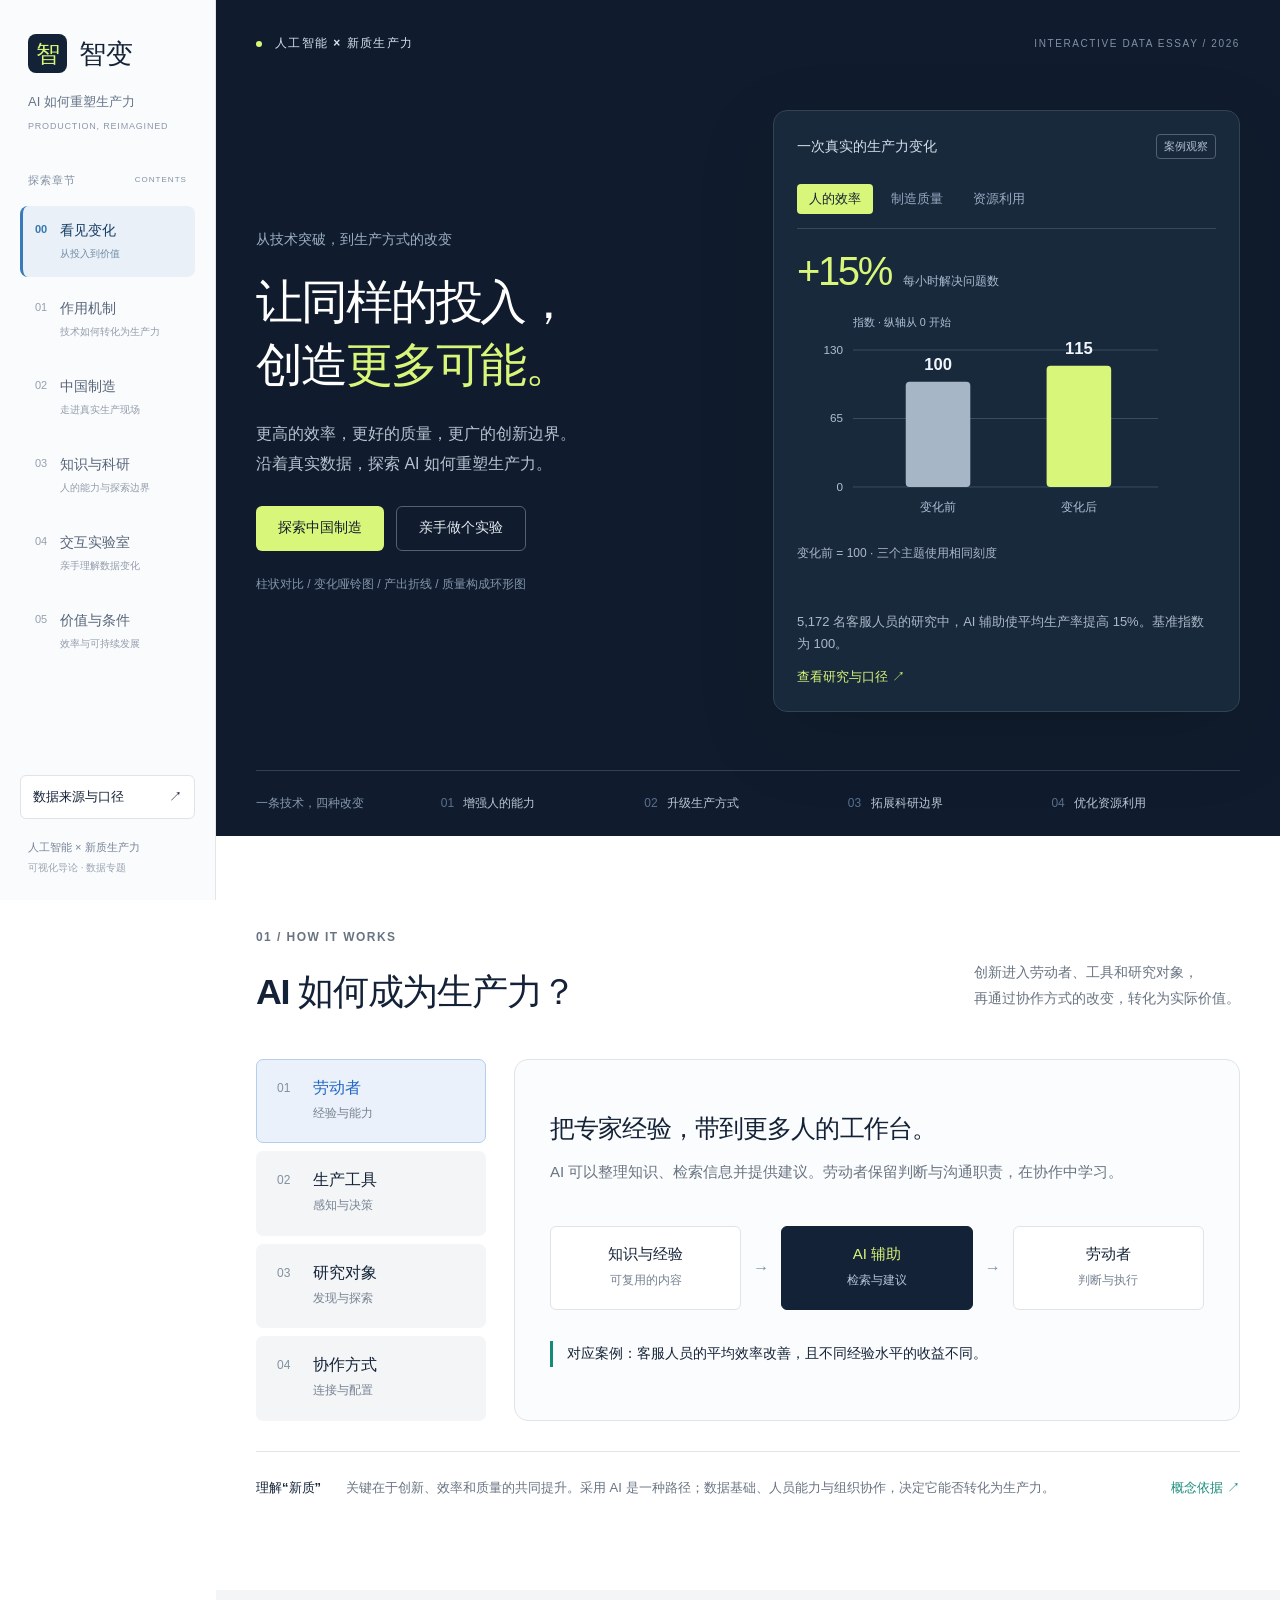
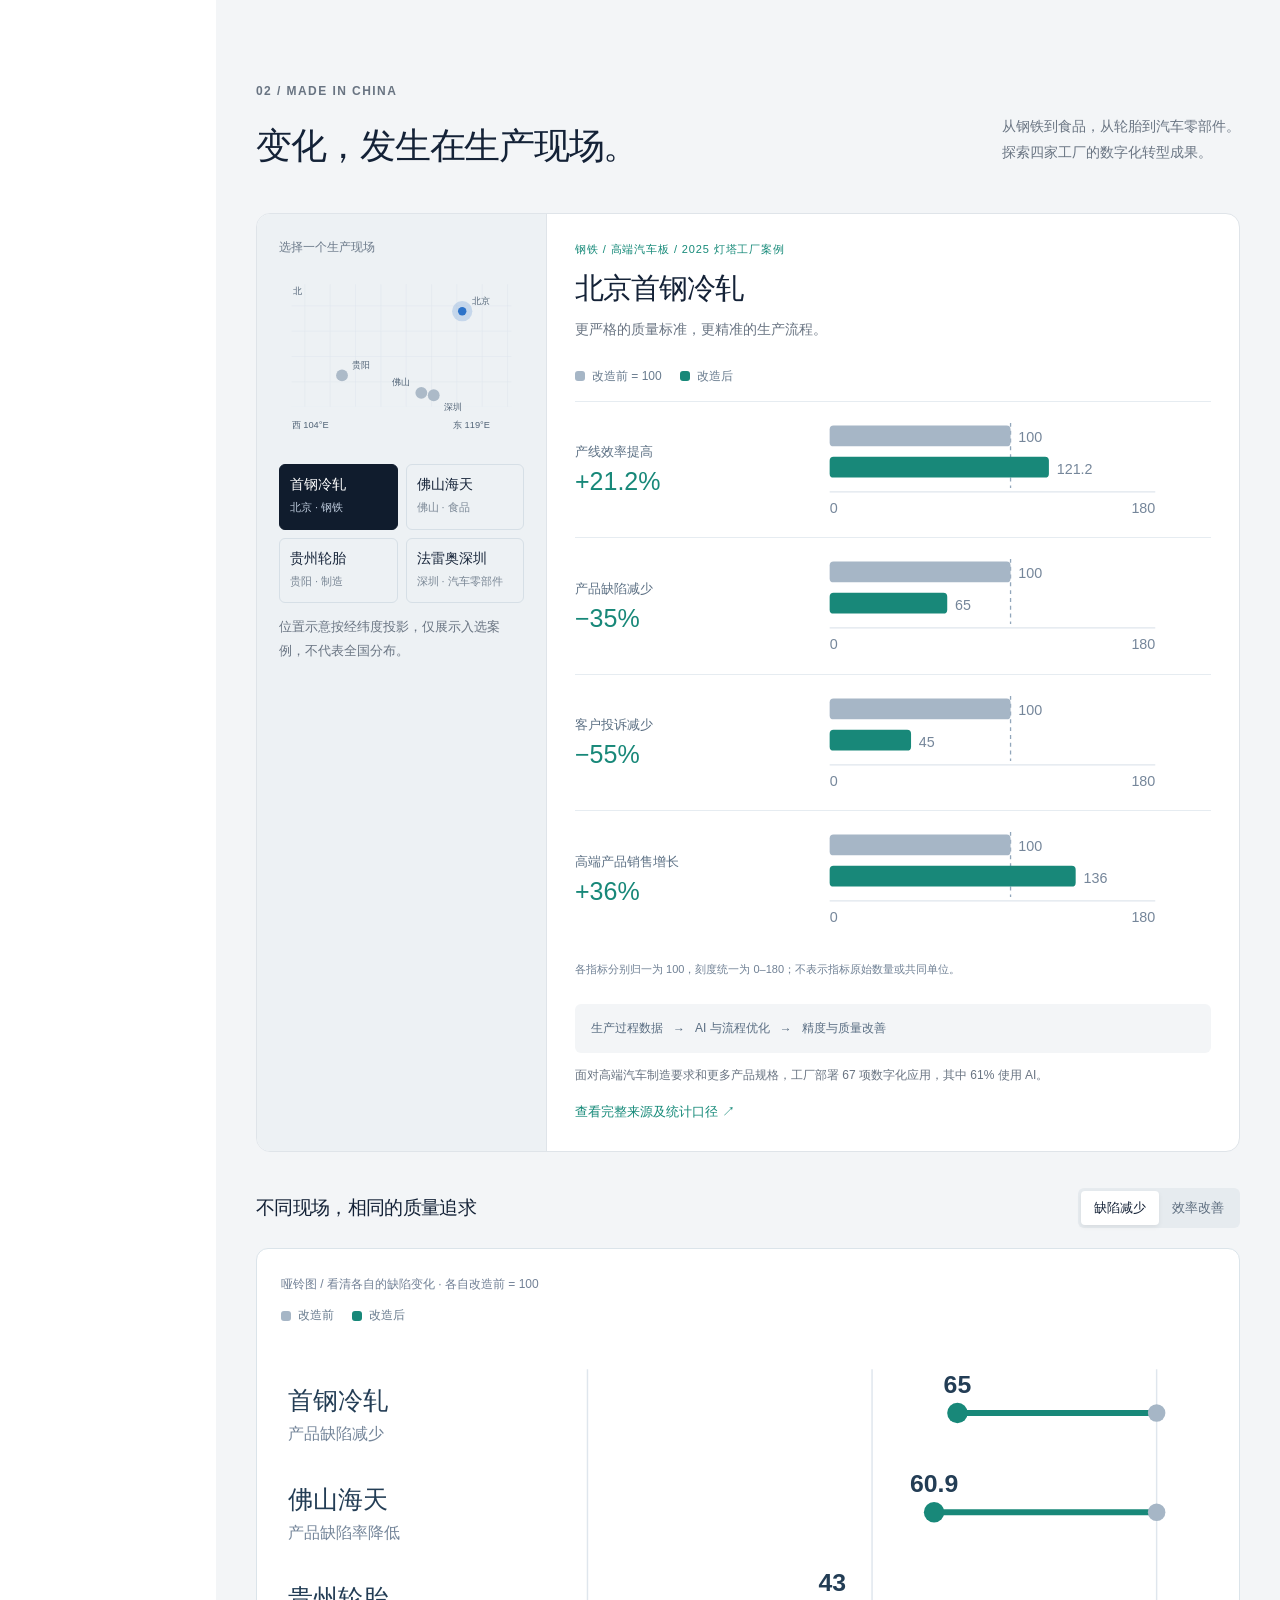
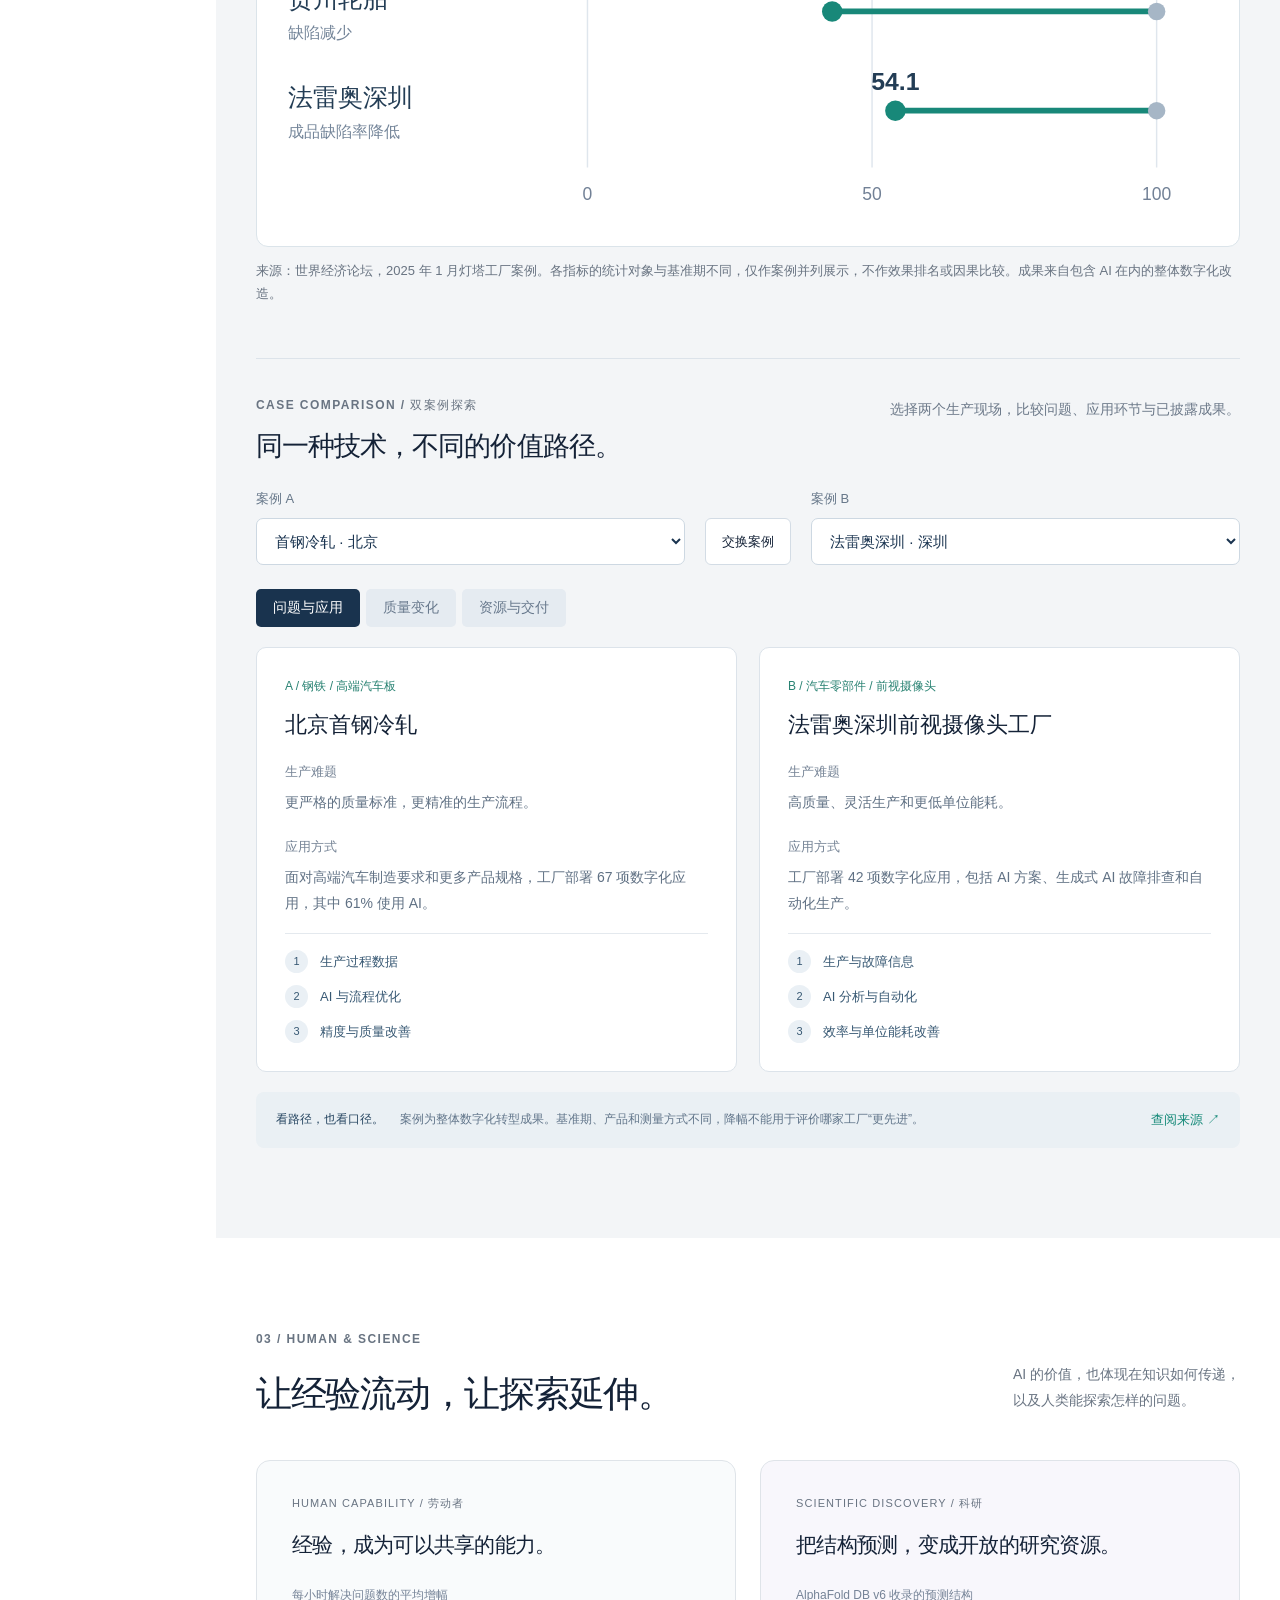
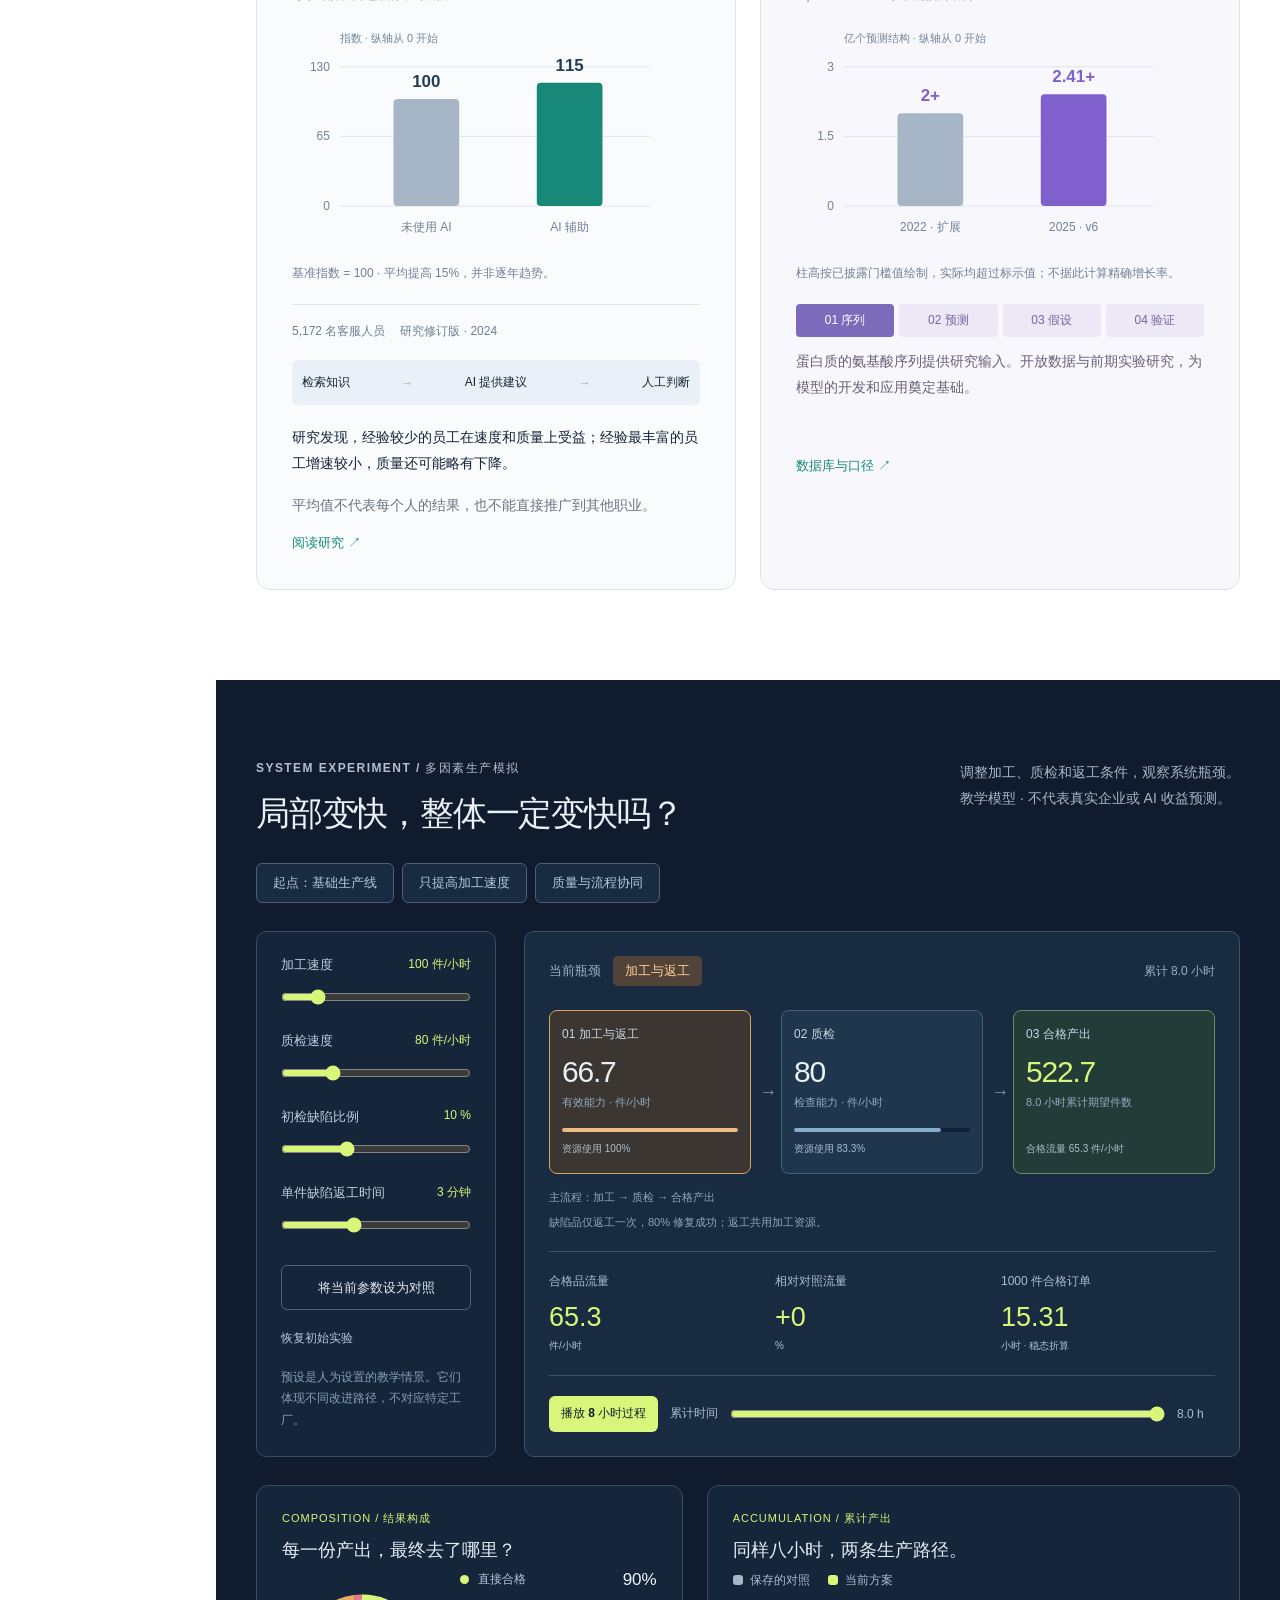
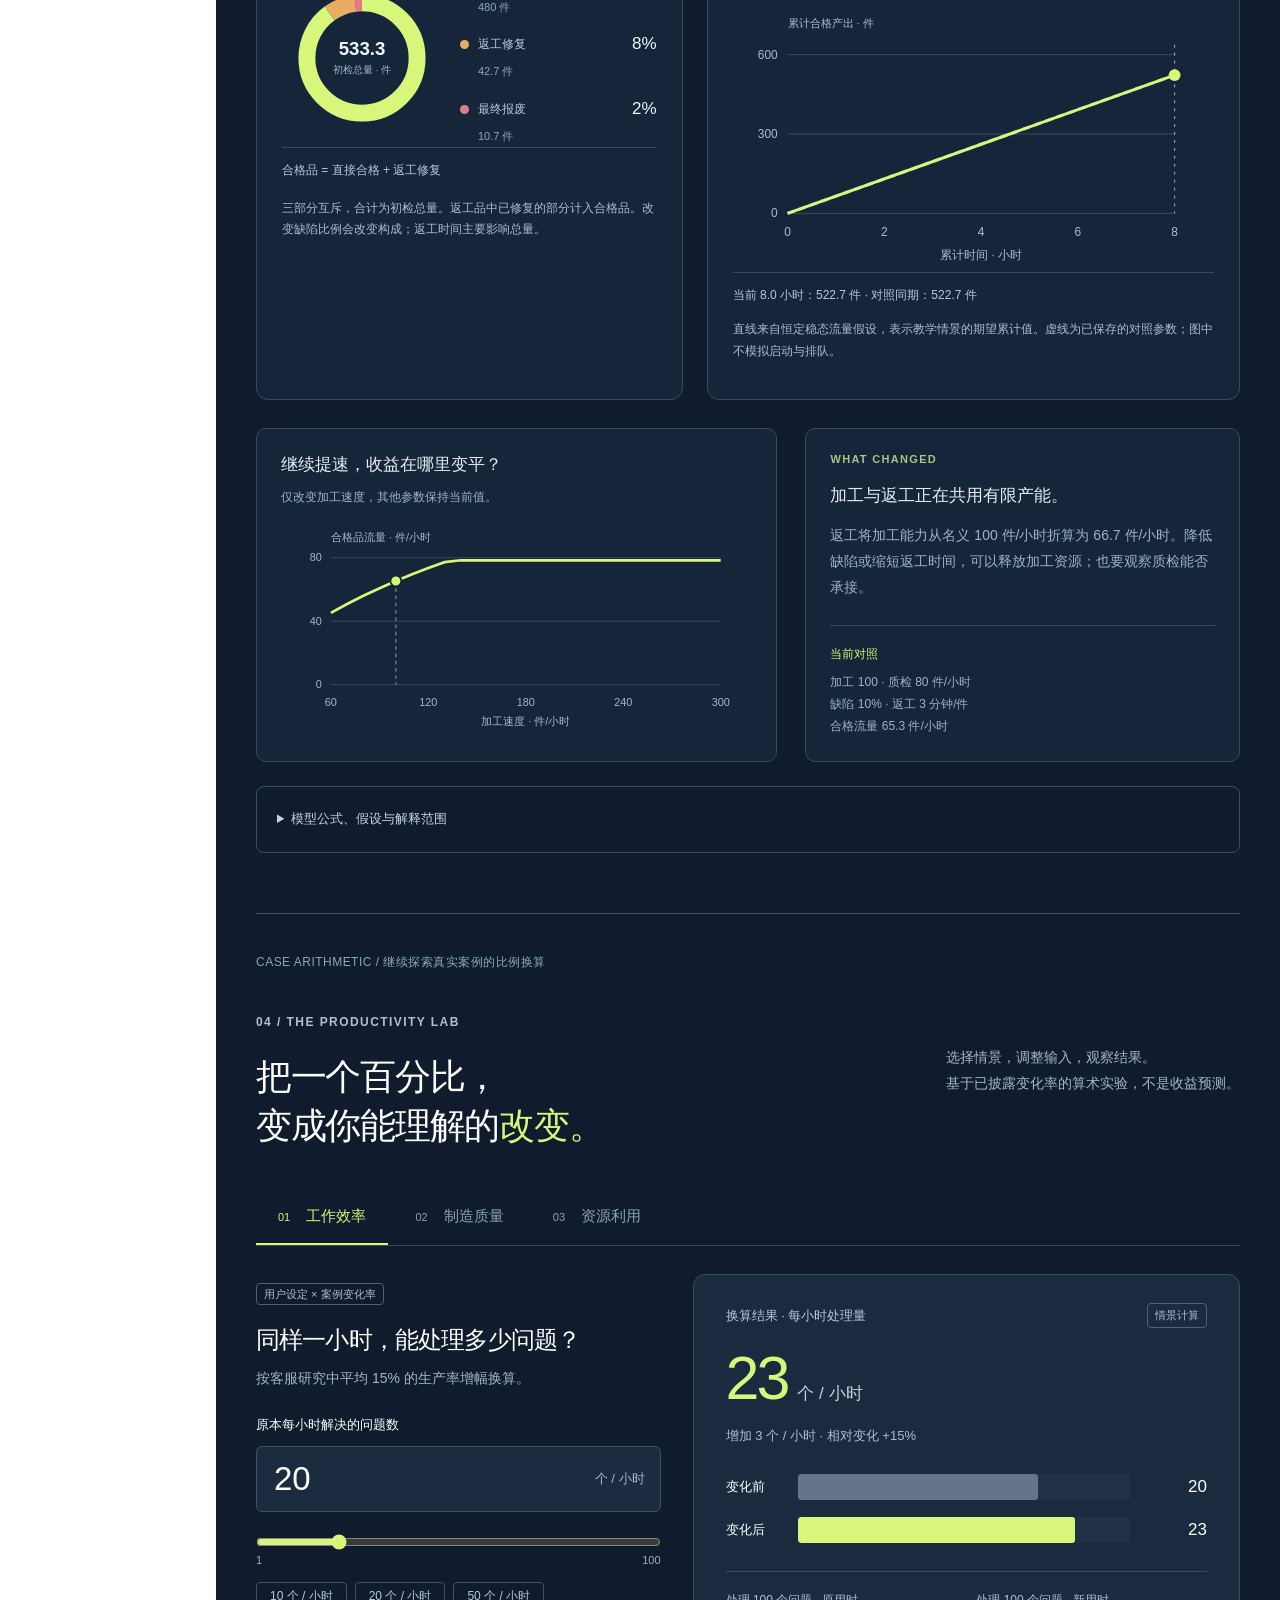
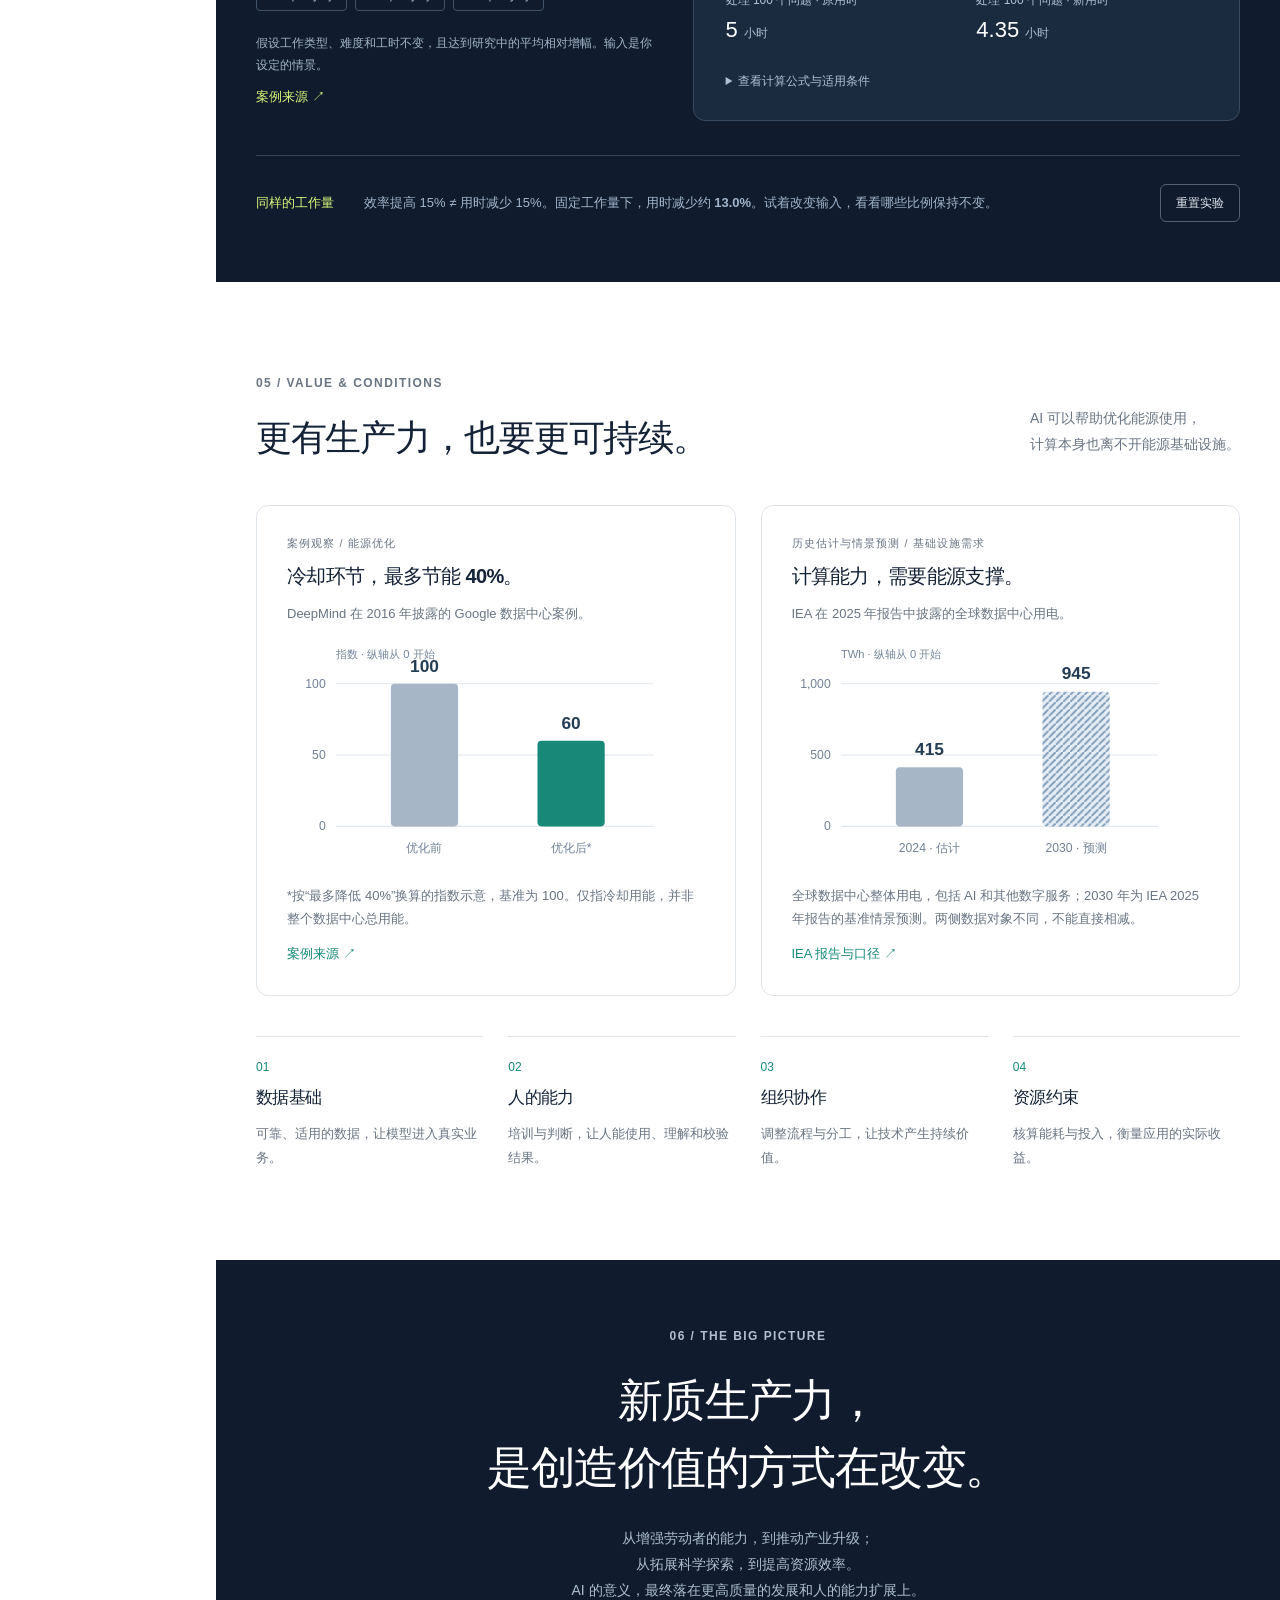
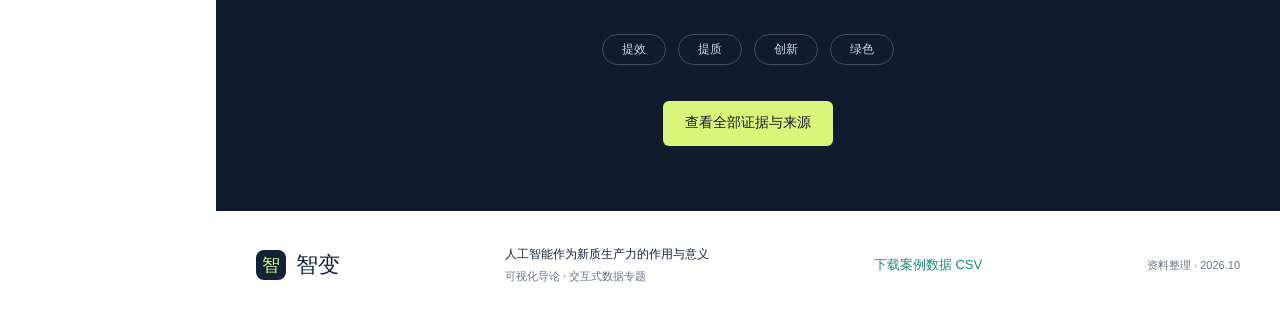
==== commit eed6e43f: "Add files via upload" ====
--- a/index.html
+++ b/index.html
@@ -4,7 +4,7 @@
   <meta charset="utf-8"><meta name="viewport" content="width=device-width,initial-scale=1">
   <meta name="description" content="用真实研究、中国制造案例与交互实验，理解人工智能如何提升效率、改善质量、拓展科研并重塑生产力。">
   <meta name="theme-color" content="#101c2d"><title>智变 · AI 如何重塑生产力</title>
-  <link rel="icon" href="favicon.svg" type="image/svg+xml"><link rel="stylesheet" href="style.css"><link rel="stylesheet" href="sidebar.css"><link rel="stylesheet" href="enhance.css">
+  <link rel="icon" href="favicon.svg" type="image/svg+xml"><link rel="stylesheet" href="style.css"><link rel="stylesheet" href="sidebar.css"><link rel="stylesheet" href="enhance.css"><link rel="stylesheet" href="visuals.css">
 </head>
 <body>
 <a class="skip" href="#main">跳到正文</a>
@@ -22,7 +22,7 @@
       <a href="#lab"><span>04</span><div>交互实验室<small>亲手理解数据变化</small></div></a>
       <a href="#energy"><span>05</span><div>价值与条件<small>效率与可持续发展</small></div></a>
     </nav>
-    <div class="sidebar-bottom"><a class="version-link" href="previous/index.html" target="_blank" rel="noopener">查看保留原版 ↗</a><button class="source-button" data-sources>数据来源与口径 <span>↗</span></button><p>人工智能 × 新质生产力<br><span>可视化导论 · 数据专题</span></p></div>
+    <div class="sidebar-bottom"><button class="source-button" data-sources>数据来源与口径 <span>↗</span></button><p>人工智能 × 新质生产力<br><span>可视化导论 · 数据专题</span></p></div>
   </div>
 </header>
 <main id="main">
@@ -36,11 +36,11 @@
 <section id="industry" class="section industry-section"><div class="wrap"><div class="section-heading"><div><p class="eyebrow muted">02 / MADE IN CHINA</p><h2>变化，发生在<span class="serif">生产现场。</span></h2></div><p>从钢铁到食品，从轮胎到汽车零部件。<br>探索四家工厂的数字化转型成果。</p></div><div class="industry-workspace"><div class="case-selector"><p class="small-title">选择一个生产现场</p><div class="location-plot" id="location-plot" aria-label="案例地理位置示意"></div><div id="case-buttons" class="case-buttons"></div><p class="fine">位置示意按经纬度投影，仅展示入选案例，不代表全国分布。</p></div><div class="case-detail" id="case-detail"></div></div><div class="compare-heading"><h3>不同现场，相同的质量追求</h3><div class="segmented" aria-label="比较指标" role="group"><button data-compare="quality" class="active" aria-pressed="true">缺陷减少</button><button data-compare="efficiency" aria-pressed="false">效率改善</button></div></div><div id="comparison" class="comparison"></div><p class="fine">来源：世界经济论坛，2025 年 1 月灯塔工厂案例。各指标的统计对象与基准期不同，仅作案例并列展示，不作效果排名或因果比较。成果来自包含 AI 在内的整体数字化改造。</p></div></section>
 <section id="knowledge" class="section wrap"><div class="section-heading"><div><p class="eyebrow muted">03 / HUMAN & SCIENCE</p><h2>让经验流动，让<span class="serif">探索延伸。</span></h2></div><p>AI 的价值，也体现在知识如何传递，<br>以及人类能探索怎样的问题。</p></div><div class="knowledge-grid"><article class="knowledge-card human"><span class="card-category">HUMAN CAPABILITY / 劳动者</span><h3>经验，成为可以共享的能力。</h3><div class="big-stat">+15<span>%</span></div><p class="stat-label">每小时解决问题数的平均增幅</p><div class="study-meta"><span>5,172 名客服人员</span><span>研究修订版 · 2024</span></div><div class="process-mini"><span>检索知识</span><i>→</i><span>AI 提供建议</span><i>→</i><span>人工判断</span></div><p>研究发现，经验较少的员工在速度和质量上受益；经验最丰富的员工增速较小，质量还可能略有下降。</p><p class="fine">平均值不代表每个人的结果，也不能直接推广到其他职业。</p><button class="text-button" data-source="work">阅读研究 ↗</button></article><article class="knowledge-card science"><span class="card-category">SCIENTIFIC DISCOVERY / 科研</span><h3>把结构预测，变成开放的研究资源。</h3><div class="big-stat purple">2.41<span>亿+</span></div><p class="stat-label">AlphaFold DB v6 收录的预测结构</p><div class="timeline"><div><span>2022</span><b>2 亿+</b><small>规模扩展</small></div><div><span>2025 · v6</span><b>2.41 亿+</b><small>数据库更新</small></div></div><div class="science-steps" role="group" aria-label="科研流程"><button data-science="0" class="active" aria-pressed="true">01 序列</button><button data-science="1" aria-pressed="false">02 预测</button><button data-science="2" aria-pressed="false">03 假设</button><button data-science="3" aria-pressed="false">04 验证</button></div><p id="science-explanation" aria-live="polite"></p><button class="text-button" data-source="alphafold">数据库与口径 ↗</button></article></div></section>
 <section id="lab" class="section section-dark lab-section"><div class="wrap"><div class="section-heading"><div><p class="eyebrow">04 / THE PRODUCTIVITY LAB</p><h2>把一个百分比，<br>变成你能理解的<span class="lime-text">改变。</span></h2></div><p>选择情景，调整输入，观察结果。<br>基于已披露变化率的算术实验，不是收益预测。</p></div><div class="lab-tabs" role="group" aria-label="实验情景"><button data-lab="work" class="active" aria-pressed="true"><span>01</span> 工作效率</button><button data-lab="quality" aria-pressed="false"><span>02</span> 制造质量</button><button data-lab="resource" aria-pressed="false"><span>03</span> 资源利用</button></div><div class="lab-workspace"><div class="lab-controls"><span class="tag">用户设定 × 案例变化率</span><h3 id="lab-title"></h3><p id="lab-description"></p><label id="input-label" for="lab-input"></label><div class="number-field"><input type="number" id="lab-input" min="1" max="100" value="20"><span id="input-unit"></span></div><input id="lab-range" type="range" min="1" max="100" value="20" aria-label="调整实验输入"><div class="range-bounds"><span id="range-min">1</span><span id="range-max">100</span></div><div class="preset-row" id="lab-presets"></div><p class="lab-assumption" id="lab-assumption"></p><button class="text-button" id="lab-source">案例来源 ↗</button></div><div class="lab-results" aria-live="polite"><div id="lab-result-header"></div><div id="lab-chart"></div><div id="lab-extra"></div><details><summary>查看计算公式与适用条件</summary><div id="lab-formula"></div></details></div></div><div class="lab-footer"><span>同样的工作量</span><p>效率提高 15% ≠ 用时减少 15%。固定工作量下，用时减少约 <b>13.0%</b>。试着改变输入，看看哪些比例保持不变。</p><button id="reset-lab" class="button outline">重置实验</button></div></div></section>
-<section id="energy" class="section wrap"><div class="section-heading"><div><p class="eyebrow muted">05 / VALUE & CONDITIONS</p><h2>更有生产力，也要<span class="serif">更可持续。</span></h2></div><p>AI 可以帮助优化能源使用，<br>计算本身也离不开能源基础设施。</p></div><div class="energy-grid"><article class="energy-card"><div class="card-category">案例观察 / 能源优化</div><h3>冷却环节，最多节能 40%。</h3><p>DeepMind 在 2016 年披露的 Google 数据中心案例。</p><div class="cooling-bars"><div><span>优化前</span><div><i style="width:100%"></i></div><b>100</b></div><div><span>优化后*</span><div><i style="width:60%"></i></div><b>60</b></div></div><p class="fine">*按“最多降低 40%”换算的指数示意，基准为 100。仅指冷却用能，并非整个数据中心总用能。</p><button class="text-button" data-source="cooling">案例来源 ↗</button></article><article class="energy-card"><div class="card-category">历史估计与情景预测 / 基础设施需求</div><h3>计算能力，需要能源支撑。</h3><div id="energy-chart"></div><p class="fine">全球数据中心整体用电，包括 AI 和其他数字服务；2030 年为 IEA 2025 年报告的基准情景预测。两侧数据对象不同，不能直接相减。</p><button class="text-button" data-source="energy">IEA 报告与口径 ↗</button></article></div><div class="conditions"><div><span>01</span><h3>数据基础</h3><p>可靠、适用的数据，让模型进入真实业务。</p></div><div><span>02</span><h3>人的能力</h3><p>培训与判断，让人能使用、理解和校验结果。</p></div><div><span>03</span><h3>组织协作</h3><p>调整流程与分工，让技术产生持续价值。</p></div><div><span>04</span><h3>资源约束</h3><p>核算能耗与投入，衡量应用的实际收益。</p></div></div></section>
+<section id="energy" class="section wrap"><div class="section-heading"><div><p class="eyebrow muted">05 / VALUE & CONDITIONS</p><h2>更有生产力，也要<span class="serif">更可持续。</span></h2></div><p>AI 可以帮助优化能源使用，<br>计算本身也离不开能源基础设施。</p></div><div class="energy-grid"><article class="energy-card"><div class="card-category">案例观察 / 能源优化</div><h3>冷却环节，最多节能 40%。</h3><p>DeepMind 在 2016 年披露的 Google 数据中心案例。</p><div class="cooling-bars"><div><span>优化前</span><div><i style="width:100%"></i></div><b>100</b></div><div><span>优化后*</span><div><i style="width:60%"></i></div><b>60</b></div></div><p class="fine">*按“最多降低 40%”换算的指数示意，基准为 100。仅指冷却用能，并非整个数据中心总用能。</p><button class="text-button" data-source="cooling">案例来源 ↗</button></article><article class="energy-card"><div class="card-category">历史估计与情景预测 / 基础设施需求</div><h3>计算能力，需要能源支撑。</h3><p>IEA 在 2025 年报告中披露的全球数据中心用电。</p><div id="energy-chart"></div><p class="fine">全球数据中心整体用电，包括 AI 和其他数字服务；2030 年为 IEA 2025 年报告的基准情景预测。两侧数据对象不同，不能直接相减。</p><button class="text-button" data-source="energy">IEA 报告与口径 ↗</button></article></div><div class="conditions"><div><span>01</span><h3>数据基础</h3><p>可靠、适用的数据，让模型进入真实业务。</p></div><div><span>02</span><h3>人的能力</h3><p>培训与判断，让人能使用、理解和校验结果。</p></div><div><span>03</span><h3>组织协作</h3><p>调整流程与分工，让技术产生持续价值。</p></div><div><span>04</span><h3>资源约束</h3><p>核算能耗与投入，衡量应用的实际收益。</p></div></div></section>
 <section class="closing section-dark"><div class="wrap"><p class="eyebrow">06 / THE BIG PICTURE</p><h2>新质生产力，<br>是创造价值的方式在改变。</h2><p>从增强劳动者的能力，到推动产业升级；<br>从拓展科学探索，到提高资源效率。<br>AI 的意义，最终落在更高质量的发展和人的能力扩展上。</p><div class="closing-tags"><span>提效</span><span>提质</span><span>创新</span><span>绿色</span></div><button class="button lime" data-sources>查看全部证据与来源</button></div></section>
 </main>
 <footer class="footer wrap"><a class="brand" href="#overview"><span class="brand-mark">智</span>智变</a><p>人工智能作为新质生产力的作用与意义<br><span>可视化导论 · 交互式数据专题</span></p><button class="text-button" id="download-data">下载案例数据 CSV</button><span class="footer-date">资料整理 · 2026.10</span></footer>
 <dialog id="source-dialog"><div class="dialog-header"><div><span class="eyebrow muted">EVIDENCE & METHODOLOGY</span><h2>数据有出处，结论有边界。</h2></div><button id="close-dialog" aria-label="关闭来源窗口">×</button></div><div class="dialog-content" id="source-content"></div></dialog>
 <noscript><p class="noscript">此网站的交互图表需要启用 JavaScript。静态正文和数据说明仍可阅读。</p></noscript>
-<script src="app.js"></script><script src="model.js"></script><script src="enhance.js"></script>
+<script src="app.js"></script><script src="model.js"></script><script src="enhance.js"></script><script src="visuals.js"></script>
 </body></html>
--- a/visuals.css
+++ b/visuals.css
@@ -0,0 +1,14 @@
+/* Shared visual grammar: position and length encode quantity; color encodes role. */
+/* Match the two energy cards row by row, including wrapped headings. */
+.energy-grid .energy-card{display:grid;grid-template-rows:subgrid;grid-row:span 6;row-gap:12px;min-width:0}
+.energy-grid .energy-card>*{margin:0!important}
+.energy-grid .energy-card>.text-button{justify-self:start;align-self:start}
+.energy-grid #energy-chart{height:auto;margin:0}
+.energy-grid #energy-chart svg{width:100%;height:auto;margin:0}
+:root{--viz-good:#188879;--viz-before:#a6b6c6;--viz-science:#8060cc;--viz-rework:#e8ad62;--viz-loss:#e17b88}
+.viz-chart{width:100%;height:auto;display:block;overflow:visible}.viz-chart text{font-family:inherit;font-variant-numeric:tabular-nums}.viz-axis{fill:#728196;font-size:12px}.viz-value{fill:#233d55;font-size:17px;font-weight:600}.viz-grid{stroke:#dfe6ed;stroke-width:1}.viz-small{font-size:11px;fill:#75869a}.viz-legend{display:flex;flex-wrap:wrap;gap:10px 18px;font-size:12px;color:#687b8e;margin:10px 0 16px}.viz-legend span{display:inline-flex;gap:7px;align-items:center}.viz-legend i{display:inline-block;width:10px;height:10px;border-radius:3px;flex-shrink:0}.viz-note{font-size:12px!important;line-height:1.8!important;color:#728196;margin:12px 0!important}.viz-panel{min-width:0;border:1px solid #dbe4ea;border-radius:12px;background:#fff;padding:25px}.viz-panel h4{font-size:18px;margin:0 0 8px}.viz-eyebrow{font-size:11px;letter-spacing:.09em;color:#188879;margin-bottom:12px;display:block}.viz-scroll{overflow-x:auto;scrollbar-width:thin}.viz-scroll:focus-visible{outline:2px solid #337ccd;outline-offset:4px}.viz-scroll>.viz-chart{min-width:580px}.hero-viz .viz-axis,.hero-viz .viz-small{fill:#acc0d5}.hero-viz .viz-value{fill:#eff5fb}.hero-viz .viz-grid{stroke:#3a4e63}.hero-viz .viz-legend{color:#acc0d5}.hero-viz .hero-measure{margin-bottom:12px}.hero-viz .viz-chart{max-height:225px}.case-metrics{display:block!important;margin:25px 0!important}.metric-visual-row{display:grid;grid-template-columns:1fr 1.8fr;gap:18px;padding:17px 0;border-top:1px solid #e6ecf1;align-items:center}.metric-visual-row>div>span{font-size:13px;color:#5c7084;display:block}.metric-visual-row b{font-size:25px;display:block;color:#188879;margin-top:6px;font-weight:500}.metric-visual-row svg{width:100%;height:auto;display:block}.metric-caption{font-size:11px;color:#708195;margin-top:12px}.comparison{display:block!important;padding:24px!important;background:white;border:1px solid #dbe4ea;border-radius:12px}.comparison-heading-note{font-size:12px;color:#728196;margin:0 0 12px}.pair-dumbbell{margin:18px 0}.knowledge-card .big-stat{display:none}.knowledge-card .stat-label{margin-top:18px;color:#758397;font-size:12px}.knowledge-card .timeline{display:none}.knowledge-card .viz-chart{margin:10px 0}.science .viz-value{fill:#8060cc}.knowledge-card .study-meta{margin-top:20px}.sim-viz-grid{display:grid;grid-template-columns:1fr 1.25fr;gap:24px;margin-top:28px}.sim-viz-grid .viz-panel{background:#15263a;border-color:#344b63}.sim-viz-grid h4{color:#e4edf6}.sim-viz-grid .viz-axis,.sim-viz-grid .viz-small{fill:#a9bdd2}.sim-viz-grid .viz-value{fill:#eef5fb}.sim-viz-grid .viz-grid{stroke:#344b63}.sim-viz-grid .viz-note,.sim-viz-grid .viz-legend{color:#a9bdd2}.sim-viz-grid .viz-eyebrow{color:#d8f679}.donut-wrap{display:grid;grid-template-columns:160px 1fr;gap:18px;align-items:center}.donut-wrap svg{width:160px;height:160px}.donut-legend{display:grid;gap:17px}.donut-legend>div{display:grid;grid-template-columns:10px 1fr auto;gap:8px;align-items:center;font-size:12px;color:#b5c7d9}.donut-legend i{width:9px;height:9px;border-radius:50%}.donut-legend b{font-size:17px;font-weight:500;color:#eef4fa}.donut-legend small{grid-column:2/4;font-size:11px;color:#8ca6c1}.donut-center{fill:#edf5ff;font-size:21px;font-weight:600}.donut-sub{fill:#9cb4cc;font-size:11px}.viz-readout{border-top:1px solid #344b63;padding-top:12px;font-size:12px;color:#b4c8dc;line-height:1.8}.sim-breakdown{display:none}.energy-card .cooling-bars{display:none}.energy-card .viz-chart{margin:18px 0 8px}.chart-type-badge{display:inline-block;border:1px solid #d4e2e7;border-radius:20px;font-size:10px;padding:4px 9px;color:#60798b;margin-bottom:15px}.viz-enter{animation:viz-appear .55s ease both}@keyframes viz-appear{from{opacity:0;transform:translateY(6px)}to{opacity:1;transform:none}}
+@media(max-width:1250px){.sim-viz-grid{grid-template-columns:1fr 1fr}.donut-wrap{grid-template-columns:1fr}.donut-wrap svg{margin:auto}.donut-legend{gap:12px}.metric-visual-row{grid-template-columns:1fr 1.4fr}}
+@media(max-width:700px){.sim-viz-grid{grid-template-columns:1fr}.donut-wrap{grid-template-columns:140px 1fr;gap:12px}.donut-wrap svg{width:140px;height:140px}.metric-visual-row{grid-template-columns:1fr;gap:4px}.metric-visual-row>div{display:flex;justify-content:space-between;align-items:center;gap:8px}.metric-visual-row b{font-size:23px;margin:0}.metric-visual-row svg{max-height:80px}.viz-panel,.comparison{padding:18px!important}.viz-value{font-size:16px}.knowledge-card .viz-chart{max-width:430px}.viz-scroll>.viz-chart{min-width:560px}}
+@media(max-width:390px){.donut-wrap{grid-template-columns:1fr}.donut-wrap svg{width:150px;height:150px}.donut-legend{gap:12px}}
+@media(prefers-reduced-motion:reduce){.viz-enter{animation:none}}
+@media(max-width:700px){.viz-chart .viz-axis{font-size:17px}.viz-chart .viz-small{font-size:15px}.sim-viz-grid .viz-chart .viz-axis{font-size:19px}.sim-viz-grid .viz-chart .viz-small{font-size:17px}.viz-scroll .viz-axis{font-size:12px}.viz-scroll .viz-small{font-size:11px}.hero-viz .viz-chart .viz-small{font-size:14px}.metric-visual-row .viz-small{font-size:13px}}
